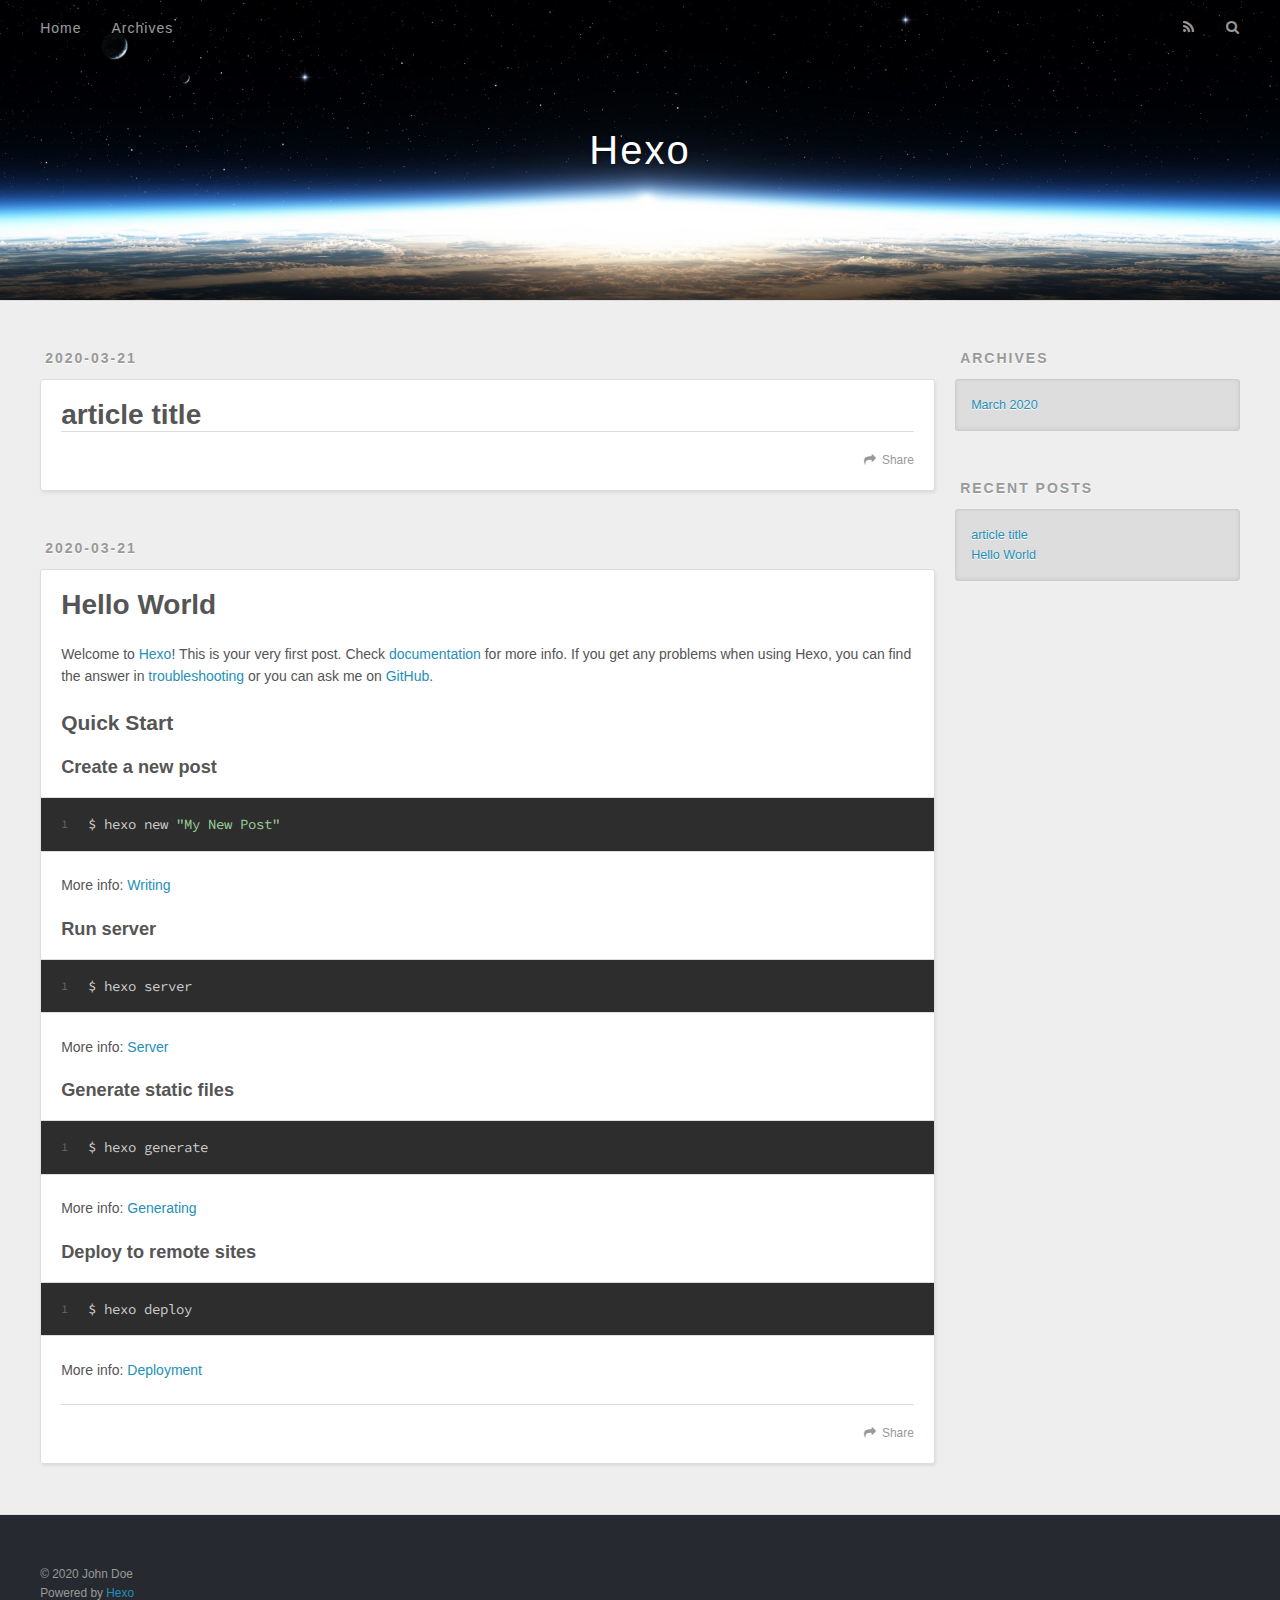
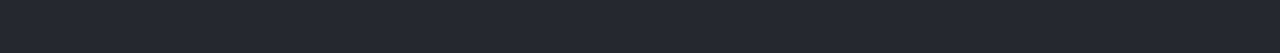
==== index.html @ 8f512132 "Site updated: 2020-03-21 15:10:02" ====
<!DOCTYPE html>
<html>
<head>
  <meta charset="utf-8">
  

  
  <title>Hexo</title>
  <meta name="viewport" content="width=device-width, initial-scale=1, maximum-scale=1">
  <meta property="og:type" content="website">
<meta property="og:title" content="Hexo">
<meta property="og:url" content="http://yoursite.com/index.html">
<meta property="og:site_name" content="Hexo">
<meta property="og:locale" content="en_US">
<meta property="article:author" content="John Doe">
<meta name="twitter:card" content="summary">
  
    <link rel="alternate" href="/atom.xml" title="Hexo" type="application/atom+xml">
  
  
    <link rel="icon" href="/favicon.png">
  
  
    <link href="//fonts.googleapis.com/css?family=Source+Code+Pro" rel="stylesheet" type="text/css">
  
  
<link rel="stylesheet" href="/css/style.css">

<meta name="generator" content="Hexo 4.2.0"></head>

<body>
  <div id="container">
    <div id="wrap">
      <header id="header">
  <div id="banner"></div>
  <div id="header-outer" class="outer">
    <div id="header-title" class="inner">
      <h1 id="logo-wrap">
        <a href="/" id="logo">Hexo</a>
      </h1>
      
    </div>
    <div id="header-inner" class="inner">
      <nav id="main-nav">
        <a id="main-nav-toggle" class="nav-icon"></a>
        
          <a class="main-nav-link" href="/">Home</a>
        
          <a class="main-nav-link" href="/archives">Archives</a>
        
      </nav>
      <nav id="sub-nav">
        
          <a id="nav-rss-link" class="nav-icon" href="/atom.xml" title="RSS Feed"></a>
        
        <a id="nav-search-btn" class="nav-icon" title="Search"></a>
      </nav>
      <div id="search-form-wrap">
        <form action="//google.com/search" method="get" accept-charset="UTF-8" class="search-form"><input type="search" name="q" class="search-form-input" placeholder="Search"><button type="submit" class="search-form-submit">&#xF002;</button><input type="hidden" name="sitesearch" value="http://yoursite.com"></form>
      </div>
    </div>
  </div>
</header>
      <div class="outer">
        <section id="main">
  
    <article id="post-article-title" class="article article-type-post" itemscope itemprop="blogPost">
  <div class="article-meta">
    <a href="/2020/03/21/article-title/" class="article-date">
  <time datetime="2020-03-21T07:06:38.000Z" itemprop="datePublished">2020-03-21</time>
</a>
    
  </div>
  <div class="article-inner">
    
    
      <header class="article-header">
        
  
    <h1 itemprop="name">
      <a class="article-title" href="/2020/03/21/article-title/">article title</a>
    </h1>
  

      </header>
    
    <div class="article-entry" itemprop="articleBody">
      
        
      
    </div>
    <footer class="article-footer">
      <a data-url="http://yoursite.com/2020/03/21/article-title/" data-id="ck819usvc00001owc1dryb027" class="article-share-link">Share</a>
      
      
    </footer>
  </div>
  
</article>


  
    <article id="post-hello-world" class="article article-type-post" itemscope itemprop="blogPost">
  <div class="article-meta">
    <a href="/2020/03/21/hello-world/" class="article-date">
  <time datetime="2020-03-21T04:44:55.873Z" itemprop="datePublished">2020-03-21</time>
</a>
    
  </div>
  <div class="article-inner">
    
    
      <header class="article-header">
        
  
    <h1 itemprop="name">
      <a class="article-title" href="/2020/03/21/hello-world/">Hello World</a>
    </h1>
  

      </header>
    
    <div class="article-entry" itemprop="articleBody">
      
        <p>Welcome to <a href="https://hexo.io/" target="_blank" rel="noopener">Hexo</a>! This is your very first post. Check <a href="https://hexo.io/docs/" target="_blank" rel="noopener">documentation</a> for more info. If you get any problems when using Hexo, you can find the answer in <a href="https://hexo.io/docs/troubleshooting.html" target="_blank" rel="noopener">troubleshooting</a> or you can ask me on <a href="https://github.com/hexojs/hexo/issues" target="_blank" rel="noopener">GitHub</a>.</p>
<h2 id="Quick-Start"><a href="#Quick-Start" class="headerlink" title="Quick Start"></a>Quick Start</h2><h3 id="Create-a-new-post"><a href="#Create-a-new-post" class="headerlink" title="Create a new post"></a>Create a new post</h3><figure class="highlight bash"><table><tr><td class="gutter"><pre><span class="line">1</span><br></pre></td><td class="code"><pre><span class="line">$ hexo new <span class="string">"My New Post"</span></span><br></pre></td></tr></table></figure>

<p>More info: <a href="https://hexo.io/docs/writing.html" target="_blank" rel="noopener">Writing</a></p>
<h3 id="Run-server"><a href="#Run-server" class="headerlink" title="Run server"></a>Run server</h3><figure class="highlight bash"><table><tr><td class="gutter"><pre><span class="line">1</span><br></pre></td><td class="code"><pre><span class="line">$ hexo server</span><br></pre></td></tr></table></figure>

<p>More info: <a href="https://hexo.io/docs/server.html" target="_blank" rel="noopener">Server</a></p>
<h3 id="Generate-static-files"><a href="#Generate-static-files" class="headerlink" title="Generate static files"></a>Generate static files</h3><figure class="highlight bash"><table><tr><td class="gutter"><pre><span class="line">1</span><br></pre></td><td class="code"><pre><span class="line">$ hexo generate</span><br></pre></td></tr></table></figure>

<p>More info: <a href="https://hexo.io/docs/generating.html" target="_blank" rel="noopener">Generating</a></p>
<h3 id="Deploy-to-remote-sites"><a href="#Deploy-to-remote-sites" class="headerlink" title="Deploy to remote sites"></a>Deploy to remote sites</h3><figure class="highlight bash"><table><tr><td class="gutter"><pre><span class="line">1</span><br></pre></td><td class="code"><pre><span class="line">$ hexo deploy</span><br></pre></td></tr></table></figure>

<p>More info: <a href="https://hexo.io/docs/one-command-deployment.html" target="_blank" rel="noopener">Deployment</a></p>

      
    </div>
    <footer class="article-footer">
      <a data-url="http://yoursite.com/2020/03/21/hello-world/" data-id="ck8167bto0000v8wc73cq4dl3" class="article-share-link">Share</a>
      
      
    </footer>
  </div>
  
</article>


  


</section>
        
          <aside id="sidebar">
  
    

  
    

  
    
  
    
  <div class="widget-wrap">
    <h3 class="widget-title">Archives</h3>
    <div class="widget">
      <ul class="archive-list"><li class="archive-list-item"><a class="archive-list-link" href="/archives/2020/03/">March 2020</a></li></ul>
    </div>
  </div>


  
    
  <div class="widget-wrap">
    <h3 class="widget-title">Recent Posts</h3>
    <div class="widget">
      <ul>
        
          <li>
            <a href="/2020/03/21/article-title/">article title</a>
          </li>
        
          <li>
            <a href="/2020/03/21/hello-world/">Hello World</a>
          </li>
        
      </ul>
    </div>
  </div>

  
</aside>
        
      </div>
      <footer id="footer">
  
  <div class="outer">
    <div id="footer-info" class="inner">
      &copy; 2020 John Doe<br>
      Powered by <a href="http://hexo.io/" target="_blank">Hexo</a>
    </div>
  </div>
</footer>
    </div>
    <nav id="mobile-nav">
  
    <a href="/" class="mobile-nav-link">Home</a>
  
    <a href="/archives" class="mobile-nav-link">Archives</a>
  
</nav>
    

<script src="//ajax.googleapis.com/ajax/libs/jquery/2.0.3/jquery.min.js"></script>


  
<link rel="stylesheet" href="/fancybox/jquery.fancybox.css">

  
<script src="/fancybox/jquery.fancybox.pack.js"></script>




<script src="/js/script.js"></script>




  </div>
</body>
</html>
---- css/style.css ----
body {
  width: 100%;
}
body:before,
body:after {
  content: "";
  display: table;
}
body:after {
  clear: both;
}
html,
body,
div,
span,
applet,
object,
iframe,
h1,
h2,
h3,
h4,
h5,
h6,
p,
blockquote,
pre,
a,
abbr,
acronym,
address,
big,
cite,
code,
del,
dfn,
em,
img,
ins,
kbd,
q,
s,
samp,
small,
strike,
strong,
sub,
sup,
tt,
var,
dl,
dt,
dd,
ol,
ul,
li,
fieldset,
form,
label,
legend,
table,
caption,
tbody,
tfoot,
thead,
tr,
th,
td {
  margin: 0;
  padding: 0;
  border: 0;
  outline: 0;
  font-weight: inherit;
  font-style: inherit;
  font-family: inherit;
  font-size: 100%;
  vertical-align: baseline;
}
body {
  line-height: 1;
  color: #000;
  background: #fff;
}
ol,
ul {
  list-style: none;
}
table {
  border-collapse: separate;
  border-spacing: 0;
  vertical-align: middle;
}
caption,
th,
td {
  text-align: left;
  font-weight: normal;
  vertical-align: middle;
}
a img {
  border: none;
}
input,
button {
  margin: 0;
  padding: 0;
}
input::-moz-focus-inner,
button::-moz-focus-inner {
  border: 0;
  padding: 0;
}
@font-face {
  font-family: FontAwesome;
  font-style: normal;
  font-weight: normal;
  src: url("fonts/fontawesome-webfont.eot?v=#4.0.3");
  src: url("fonts/fontawesome-webfont.eot?#iefix&v=#4.0.3") format("embedded-opentype"), url("fonts/fontawesome-webfont.woff?v=#4.0.3") format("woff"), url("fonts/fontawesome-webfont.ttf?v=#4.0.3") format("truetype"), url("fonts/fontawesome-webfont.svg#fontawesomeregular?v=#4.0.3") format("svg");
}
html,
body,
#container {
  height: 100%;
}
body {
  background: #eee;
  font: 14px -apple-system, BlinkMacSystemFont, "Segoe UI", "Roboto", "Oxygen", "Ubuntu", "Cantarell", "Fira Sans", "Droid Sans", "Helvetica Neue", sans-serif;
  -webkit-text-size-adjust: 100%;
}
.outer {
  max-width: 1220px;
  margin: 0 auto;
  padding: 0 20px;
}
.outer:before,
.outer:after {
  content: "";
  display: table;
}
.outer:after {
  clear: both;
}
.inner {
  display: inline;
  float: left;
  width: 98.33333333333333%;
  margin: 0 0.833333333333333%;
}
.left,
.alignleft {
  float: left;
}
.right,
.alignright {
  float: right;
}
.clear {
  clear: both;
}
#container {
  position: relative;
}
.mobile-nav-on {
  overflow: hidden;
}
#wrap {
  height: 100%;
  width: 100%;
  position: absolute;
  top: 0;
  left: 0;
  -webkit-transition: 0.2s ease-out;
  -moz-transition: 0.2s ease-out;
  -ms-transition: 0.2s ease-out;
  transition: 0.2s ease-out;
  z-index: 1;
  background: #eee;
}
.mobile-nav-on #wrap {
  left: 280px;
}
@media screen and (min-width: 768px) {
  #main {
    display: inline;
    float: left;
    width: 73.33333333333333%;
    margin: 0 0.833333333333333%;
  }
}
.article-date,
.article-category-link,
.archive-year,
.widget-title {
  text-decoration: none;
  text-transform: uppercase;
  letter-spacing: 2px;
  color: #999;
  margin-bottom: 1em;
  margin-left: 5px;
  line-height: 1em;
  text-shadow: 0 1px #fff;
  font-weight: bold;
}
.article-inner,
.archive-article-inner {
  background: #fff;
  -webkit-box-shadow: 1px 2px 3px #ddd;
  box-shadow: 1px 2px 3px #ddd;
  border: 1px solid #ddd;
  border-radius: 3px;
}
.article-entry h1,
.widget h1 {
  font-size: 2em;
}
.article-entry h2,
.widget h2 {
  font-size: 1.5em;
}
.article-entry h3,
.widget h3 {
  font-size: 1.3em;
}
.article-entry h4,
.widget h4 {
  font-size: 1.2em;
}
.article-entry h5,
.widget h5 {
  font-size: 1em;
}
.article-entry h6,
.widget h6 {
  font-size: 1em;
  color: #999;
}
.article-entry hr,
.widget hr {
  border: 1px dashed #ddd;
}
.article-entry strong,
.widget strong {
  font-weight: bold;
}
.article-entry em,
.widget em,
.article-entry cite,
.widget cite {
  font-style: italic;
}
.article-entry sup,
.widget sup,
.article-entry sub,
.widget sub {
  font-size: 0.75em;
  line-height: 0;
  position: relative;
  vertical-align: baseline;
}
.article-entry sup,
.widget sup {
  top: -0.5em;
}
.article-entry sub,
.widget sub {
  bottom: -0.2em;
}
.article-entry small,
.widget small {
  font-size: 0.85em;
}
.article-entry acronym,
.widget acronym,
.article-entry abbr,
.widget abbr {
  border-bottom: 1px dotted;
}
.article-entry ul,
.widget ul,
.article-entry ol,
.widget ol,
.article-entry dl,
.widget dl {
  margin: 0 20px;
  line-height: 1.6em;
}
.article-entry ul ul,
.widget ul ul,
.article-entry ol ul,
.widget ol ul,
.article-entry ul ol,
.widget ul ol,
.article-entry ol ol,
.widget ol ol {
  margin-top: 0;
  margin-bottom: 0;
}
.article-entry ul,
.widget ul {
  list-style: disc;
}
.article-entry ol,
.widget ol {
  list-style: decimal;
}
.article-entry dt,
.widget dt {
  font-weight: bold;
}
#header {
  height: 300px;
  position: relative;
  border-bottom: 1px solid #ddd;
}
#header:before,
#header:after {
  content: "";
  position: absolute;
  left: 0;
  right: 0;
  height: 40px;
}
#header:before {
  top: 0;
  background: -webkit-linear-gradient(rgba(0,0,0,0.2), transparent);
  background: -moz-linear-gradient(rgba(0,0,0,0.2), transparent);
  background: -ms-linear-gradient(rgba(0,0,0,0.2), transparent);
  background: linear-gradient(rgba(0,0,0,0.2), transparent);
}
#header:after {
  bottom: 0;
  background: -webkit-linear-gradient(transparent, rgba(0,0,0,0.2));
  background: -moz-linear-gradient(transparent, rgba(0,0,0,0.2));
  background: -ms-linear-gradient(transparent, rgba(0,0,0,0.2));
  background: linear-gradient(transparent, rgba(0,0,0,0.2));
}
#header-outer {
  height: 100%;
  position: relative;
}
#header-inner {
  position: relative;
  overflow: hidden;
}
#banner {
  position: absolute;
  top: 0;
  left: 0;
  width: 100%;
  height: 100%;
  background: url("images/banner.jpg") center #000;
  -webkit-background-size: cover;
  -moz-background-size: cover;
  background-size: cover;
  z-index: -1;
}
#header-title {
  text-align: center;
  height: 40px;
  position: absolute;
  top: 50%;
  left: 0;
  margin-top: -20px;
}
#logo,
#subtitle {
  text-decoration: none;
  color: #fff;
  font-weight: 300;
  text-shadow: 0 1px 4px rgba(0,0,0,0.3);
}
#logo {
  font-size: 40px;
  line-height: 40px;
  letter-spacing: 2px;
}
#subtitle {
  font-size: 16px;
  line-height: 16px;
  letter-spacing: 1px;
}
#subtitle-wrap {
  margin-top: 16px;
}
#main-nav {
  float: left;
  margin-left: -15px;
}
.nav-icon,
.main-nav-link {
  float: left;
  color: #fff;
  opacity: 0.6;
  text-decoration: none;
  text-shadow: 0 1px rgba(0,0,0,0.2);
  -webkit-transition: opacity 0.2s;
  -moz-transition: opacity 0.2s;
  -ms-transition: opacity 0.2s;
  transition: opacity 0.2s;
  display: block;
  padding: 20px 15px;
}
.nav-icon:hover,
.main-nav-link:hover {
  opacity: 1;
}
.nav-icon {
  font-family: FontAwesome;
  text-align: center;
  font-size: 14px;
  width: 14px;
  height: 14px;
  padding: 20px 15px;
  position: relative;
  cursor: pointer;
}
.main-nav-link {
  font-weight: 300;
  letter-spacing: 1px;
}
@media screen and (max-width: 479px) {
  .main-nav-link {
    display: none;
  }
}
#main-nav-toggle {
  display: none;
}
#main-nav-toggle:before {
  content: "\f0c9";
}
@media screen and (max-width: 479px) {
  #main-nav-toggle {
    display: block;
  }
}
#sub-nav {
  float: right;
  margin-right: -15px;
}
#nav-rss-link:before {
  content: "\f09e";
}
#nav-search-btn:before {
  content: "\f002";
}
#search-form-wrap {
  position: absolute;
  top: 15px;
  width: 150px;
  height: 30px;
  right: -150px;
  opacity: 0;
  -webkit-transition: 0.2s ease-out;
  -moz-transition: 0.2s ease-out;
  -ms-transition: 0.2s ease-out;
  transition: 0.2s ease-out;
}
#search-form-wrap.on {
  opacity: 1;
  right: 0;
}
@media screen and (max-width: 479px) {
  #search-form-wrap {
    width: 100%;
    right: -100%;
  }
}
.search-form {
  position: absolute;
  top: 0;
  left: 0;
  right: 0;
  background: #fff;
  padding: 5px 15px;
  border-radius: 15px;
  -webkit-box-shadow: 0 0 10px rgba(0,0,0,0.3);
  box-shadow: 0 0 10px rgba(0,0,0,0.3);
}
.search-form-input {
  border: none;
  background: none;
  color: #555;
  width: 100%;
  font: 13px -apple-system, BlinkMacSystemFont, "Segoe UI", "Roboto", "Oxygen", "Ubuntu", "Cantarell", "Fira Sans", "Droid Sans", "Helvetica Neue", sans-serif;
  outline: none;
}
.search-form-input::-webkit-search-results-decoration,
.search-form-input::-webkit-search-cancel-button {
  -webkit-appearance: none;
}
.search-form-submit {
  position: absolute;
  top: 50%;
  right: 10px;
  margin-top: -7px;
  font: 13px FontAwesome;
  border: none;
  background: none;
  color: #bbb;
  cursor: pointer;
}
.search-form-submit:hover,
.search-form-submit:focus {
  color: #777;
}
.article {
  margin: 50px 0;
}
.article-inner {
  overflow: hidden;
}
.article-meta:before,
.article-meta:after {
  content: "";
  display: table;
}
.article-meta:after {
  clear: both;
}
.article-date {
  float: left;
}
.article-category {
  float: left;
  line-height: 1em;
  color: #ccc;
  text-shadow: 0 1px #fff;
  margin-left: 8px;
}
.article-category:before {
  content: "\2022";
}
.article-category-link {
  margin: 0 12px 1em;
}
.article-header {
  padding: 20px 20px 0;
}
.article-title {
  text-decoration: none;
  font-size: 2em;
  font-weight: bold;
  color: #555;
  line-height: 1.1em;
  -webkit-transition: color 0.2s;
  -moz-transition: color 0.2s;
  -ms-transition: color 0.2s;
  transition: color 0.2s;
}
a.article-title:hover {
  color: #258fb8;
}
.article-entry {
  color: #555;
  padding: 0 20px;
}
.article-entry:before,
.article-entry:after {
  content: "";
  display: table;
}
.article-entry:after {
  clear: both;
}
.article-entry p,
.article-entry table {
  line-height: 1.6em;
  margin: 1.6em 0;
}
.article-entry h1,
.article-entry h2,
.article-entry h3,
.article-entry h4,
.article-entry h5,
.article-entry h6 {
  font-weight: bold;
}
.article-entry h1,
.article-entry h2,
.article-entry h3,
.article-entry h4,
.article-entry h5,
.article-entry h6 {
  line-height: 1.1em;
  margin: 1.1em 0;
}
.article-entry a {
  color: #258fb8;
  text-decoration: none;
}
.article-entry a:hover {
  text-decoration: underline;
}
.article-entry ul,
.article-entry ol,
.article-entry dl {
  margin-top: 1.6em;
  margin-bottom: 1.6em;
}
.article-entry img,
.article-entry video {
  max-width: 100%;
  height: auto;
  display: block;
  margin: auto;
}
.article-entry iframe {
  border: none;
}
.article-entry table {
  width: 100%;
  border-collapse: collapse;
  border-spacing: 0;
}
.article-entry th {
  font-weight: bold;
  border-bottom: 3px solid #ddd;
  padding-bottom: 0.5em;
}
.article-entry td {
  border-bottom: 1px solid #ddd;
  padding: 10px 0;
}
.article-entry blockquote {
  font-family: Georgia, "Times New Roman", serif;
  font-size: 1.4em;
  margin: 1.6em 20px;
  text-align: center;
}
.article-entry blockquote footer {
  font-size: 14px;
  margin: 1.6em 0;
  font-family: -apple-system, BlinkMacSystemFont, "Segoe UI", "Roboto", "Oxygen", "Ubuntu", "Cantarell", "Fira Sans", "Droid Sans", "Helvetica Neue", sans-serif;
}
.article-entry blockquote footer cite:before {
  content: "—";
  padding: 0 0.5em;
}
.article-entry .pullquote {
  text-align: left;
  width: 45%;
  margin: 0;
}
.article-entry .pullquote.left {
  margin-left: 0.5em;
  margin-right: 1em;
}
.article-entry .pullquote.right {
  margin-right: 0.5em;
  margin-left: 1em;
}
.article-entry .caption {
  color: #999;
  display: block;
  font-size: 0.9em;
  margin-top: 0.5em;
  position: relative;
  text-align: center;
}
.article-entry .video-container {
  position: relative;
  padding-top: 56.25%;
  height: 0;
  overflow: hidden;
}
.article-entry .video-container iframe,
.article-entry .video-container object,
.article-entry .video-container embed {
  position: absolute;
  top: 0;
  left: 0;
  width: 100%;
  height: 100%;
  margin-top: 0;
}
.article-more-link a {
  display: inline-block;
  line-height: 1em;
  padding: 6px 15px;
  border-radius: 15px;
  background: #eee;
  color: #999;
  text-shadow: 0 1px #fff;
  text-decoration: none;
}
.article-more-link a:hover {
  background: #258fb8;
  color: #fff;
  text-decoration: none;
  text-shadow: 0 1px #1e7293;
}
.article-footer {
  font-size: 0.85em;
  line-height: 1.6em;
  border-top: 1px solid #ddd;
  padding-top: 1.6em;
  margin: 0 20px 20px;
}
.article-footer:before,
.article-footer:after {
  content: "";
  display: table;
}
.article-footer:after {
  clear: both;
}
.article-footer a {
  color: #999;
  text-decoration: none;
}
.article-footer a:hover {
  color: #555;
}
.article-tag-list-item {
  float: left;
  margin-right: 10px;
}
.article-tag-list-link:before {
  content: "#";
}
.article-comment-link {
  float: right;
}
.article-comment-link:before {
  content: "\f075";
  font-family: FontAwesome;
  padding-right: 8px;
}
.article-share-link {
  cursor: pointer;
  float: right;
  margin-left: 20px;
}
.article-share-link:before {
  content: "\f064";
  font-family: FontAwesome;
  padding-right: 6px;
}
#article-nav {
  position: relative;
}
#article-nav:before,
#article-nav:after {
  content: "";
  display: table;
}
#article-nav:after {
  clear: both;
}
@media screen and (min-width: 768px) {
  #article-nav {
    margin: 50px 0;
  }
  #article-nav:before {
    width: 8px;
    height: 8px;
    position: absolute;
    top: 50%;
    left: 50%;
    margin-top: -4px;
    margin-left: -4px;
    content: "";
    border-radius: 50%;
    background: #ddd;
    -webkit-box-shadow: 0 1px 2px #fff;
    box-shadow: 0 1px 2px #fff;
  }
}
.article-nav-link-wrap {
  text-decoration: none;
  text-shadow: 0 1px #fff;
  color: #999;
  -webkit-box-sizing: border-box;
  -moz-box-sizing: border-box;
  box-sizing: border-box;
  margin-top: 50px;
  text-align: center;
  display: block;
}
.article-nav-link-wrap:hover {
  color: #555;
}
@media screen and (min-width: 768px) {
  .article-nav-link-wrap {
    width: 50%;
    margin-top: 0;
  }
}
@media screen and (min-width: 768px) {
  #article-nav-newer {
    float: left;
    text-align: right;
    padding-right: 20px;
  }
}
@media screen and (min-width: 768px) {
  #article-nav-older {
    float: right;
    text-align: left;
    padding-left: 20px;
  }
}
.article-nav-caption {
  text-transform: uppercase;
  letter-spacing: 2px;
  color: #ddd;
  line-height: 1em;
  font-weight: bold;
}
#article-nav-newer .article-nav-caption {
  margin-right: -2px;
}
.article-nav-title {
  font-size: 0.85em;
  line-height: 1.6em;
  margin-top: 0.5em;
}
.article-share-box {
  position: absolute;
  display: none;
  background: #fff;
  -webkit-box-shadow: 1px 2px 10px rgba(0,0,0,0.2);
  box-shadow: 1px 2px 10px rgba(0,0,0,0.2);
  border-radius: 3px;
  margin-left: -145px;
  overflow: hidden;
  z-index: 1;
}
.article-share-box.on {
  display: block;
}
.article-share-input {
  width: 100%;
  background: none;
  -webkit-box-sizing: border-box;
  -moz-box-sizing: border-box;
  box-sizing: border-box;
  font: 14px -apple-system, BlinkMacSystemFont, "Segoe UI", "Roboto", "Oxygen", "Ubuntu", "Cantarell", "Fira Sans", "Droid Sans", "Helvetica Neue", sans-serif;
  padding: 0 15px;
  color: #555;
  outline: none;
  border: 1px solid #ddd;
  border-radius: 3px 3px 0 0;
  height: 36px;
  line-height: 36px;
}
.article-share-links {
  background: #eee;
}
.article-share-links:before,
.article-share-links:after {
  content: "";
  display: table;
}
.article-share-links:after {
  clear: both;
}
.article-share-twitter,
.article-share-facebook,
.article-share-pinterest,
.article-share-google {
  width: 50px;
  height: 36px;
  display: block;
  float: left;
  position: relative;
  color: #999;
  text-shadow: 0 1px #fff;
}
.article-share-twitter:before,
.article-share-facebook:before,
.article-share-pinterest:before,
.article-share-google:before {
  font-size: 20px;
  font-family: FontAwesome;
  width: 20px;
  height: 20px;
  position: absolute;
  top: 50%;
  left: 50%;
  margin-top: -10px;
  margin-left: -10px;
  text-align: center;
}
.article-share-twitter:hover,
.article-share-facebook:hover,
.article-share-pinterest:hover,
.article-share-google:hover {
  color: #fff;
}
.article-share-twitter:before {
  content: "\f099";
}
.article-share-twitter:hover {
  background: #00aced;
  text-shadow: 0 1px #008abe;
}
.article-share-facebook:before {
  content: "\f09a";
}
.article-share-facebook:hover {
  background: #3b5998;
  text-shadow: 0 1px #2f477a;
}
.article-share-pinterest:before {
  content: "\f0d2";
}
.article-share-pinterest:hover {
  background: #cb2027;
  text-shadow: 0 1px #a21a1f;
}
.article-share-google:before {
  content: "\f0d5";
}
.article-share-google:hover {
  background: #dd4b39;
  text-shadow: 0 1px #be3221;
}
.article-gallery {
  background: #000;
  position: relative;
}
.article-gallery-photos {
  position: relative;
  overflow: hidden;
}
.article-gallery-img {
  display: none;
  max-width: 100%;
}
.article-gallery-img:first-child {
  display: block;
}
.article-gallery-img.loaded {
  position: absolute;
  display: block;
}
.article-gallery-img img {
  display: block;
  max-width: 100%;
  margin: 0 auto;
}
#comments {
  background: #fff;
  -webkit-box-shadow: 1px 2px 3px #ddd;
  box-shadow: 1px 2px 3px #ddd;
  padding: 20px;
  border: 1px solid #ddd;
  border-radius: 3px;
  margin: 50px 0;
}
#comments a {
  color: #258fb8;
}
.archives-wrap {
  margin: 50px 0;
}
.archives:before,
.archives:after {
  content: "";
  display: table;
}
.archives:after {
  clear: both;
}
.archive-year-wrap {
  margin-bottom: 1em;
}
.archives {
  -webkit-column-gap: 10px;
  -moz-column-gap: 10px;
  column-gap: 10px;
}
@media screen and (min-width: 480px) and (max-width: 767px) {
  .archives {
    -webkit-column-count: 2;
    -moz-column-count: 2;
    column-count: 2;
  }
}
@media screen and (min-width: 768px) {
  .archives {
    -webkit-column-count: 3;
    -moz-column-count: 3;
    column-count: 3;
  }
}
.archive-article {
  -webkit-column-break-inside: avoid;
  page-break-inside: avoid;
  overflow: hidden;
  break-inside: avoid-column;
}
.archive-article-inner {
  padding: 10px;
  margin-bottom: 15px;
}
.archive-article-title {
  text-decoration: none;
  font-weight: bold;
  color: #555;
  -webkit-transition: color 0.2s;
  -moz-transition: color 0.2s;
  -ms-transition: color 0.2s;
  transition: color 0.2s;
  line-height: 1.6em;
}
.archive-article-title:hover {
  color: #258fb8;
}
.archive-article-footer {
  margin-top: 1em;
}
.archive-article-date {
  color: #999;
  text-decoration: none;
  font-size: 0.85em;
  line-height: 1em;
  margin-bottom: 0.5em;
  display: block;
}
#page-nav {
  margin: 50px auto;
  background: #fff;
  -webkit-box-shadow: 1px 2px 3px #ddd;
  box-shadow: 1px 2px 3px #ddd;
  border: 1px solid #ddd;
  border-radius: 3px;
  text-align: center;
  color: #999;
  overflow: hidden;
}
#page-nav:before,
#page-nav:after {
  content: "";
  display: table;
}
#page-nav:after {
  clear: both;
}
#page-nav a,
#page-nav span {
  padding: 10px 20px;
  line-height: 1;
  height: 2ex;
}
#page-nav a {
  color: #999;
  text-decoration: none;
}
#page-nav a:hover {
  background: #999;
  color: #fff;
}
#page-nav .prev {
  float: left;
}
#page-nav .next {
  float: right;
}
#page-nav .page-number {
  display: inline-block;
}
@media screen and (max-width: 479px) {
  #page-nav .page-number {
    display: none;
  }
}
#page-nav .current {
  color: #555;
  font-weight: bold;
}
#page-nav .space {
  color: #ddd;
}
#footer {
  background: #262a30;
  padding: 50px 0;
  border-top: 1px solid #ddd;
  color: #999;
}
#footer a {
  color: #258fb8;
  text-decoration: none;
}
#footer a:hover {
  text-decoration: underline;
}
#footer-info {
  line-height: 1.6em;
  font-size: 0.85em;
}
.article-entry pre,
.article-entry .highlight {
  background: #2d2d2d;
  margin: 0 -20px;
  padding: 15px 20px;
  border-style: solid;
  border-color: #ddd;
  border-width: 1px 0;
  overflow: auto;
  color: #ccc;
  line-height: 22.400000000000002px;
}
.article-entry .highlight .gutter pre,
.article-entry .gist .gist-file .gist-data .line-numbers {
  color: #666;
  font-size: 0.85em;
}
.article-entry pre,
.article-entry code {
  font-family: "Source Code Pro", Consolas, Monaco, Menlo, Consolas, monospace;
}
.article-entry code {
  background: #eee;
  text-shadow: 0 1px #fff;
  padding: 0 0.3em;
}
.article-entry pre code {
  background: none;
  text-shadow: none;
  padding: 0;
}
.article-entry .highlight pre {
  border: none;
  margin: 0;
  padding: 0;
}
.article-entry .highlight table {
  margin: 0;
  width: auto;
}
.article-entry .highlight td {
  border: none;
  padding: 0;
}
.article-entry .highlight figcaption {
  font-size: 0.85em;
  color: #999;
  line-height: 1em;
  margin-bottom: 1em;
}
.article-entry .highlight figcaption:before,
.article-entry .highlight figcaption:after {
  content: "";
  display: table;
}
.article-entry .highlight figcaption:after {
  clear: both;
}
.article-entry .highlight figcaption a {
  float: right;
}
.article-entry .highlight .gutter pre {
  text-align: right;
  padding-right: 20px;
}
.article-entry .highlight .line {
  height: 22.400000000000002px;
}
.article-entry .highlight .line.marked {
  background: #515151;
}
.article-entry .gist {
  margin: 0 -20px;
  border-style: solid;
  border-color: #ddd;
  border-width: 1px 0;
  background: #2d2d2d;
  padding: 15px 20px 15px 0;
}
.article-entry .gist .gist-file {
  border: none;
  font-family: "Source Code Pro", Consolas, Monaco, Menlo, Consolas, monospace;
  margin: 0;
}
.article-entry .gist .gist-file .gist-data {
  background: none;
  border: none;
}
.article-entry .gist .gist-file .gist-data .line-numbers {
  background: none;
  border: none;
  padding: 0 20px 0 0;
}
.article-entry .gist .gist-file .gist-data .line-data {
  padding: 0 !important;
}
.article-entry .gist .gist-file .highlight {
  margin: 0;
  padding: 0;
  border: none;
}
.article-entry .gist .gist-file .gist-meta {
  background: #2d2d2d;
  color: #999;
  font: 0.85em -apple-system, BlinkMacSystemFont, "Segoe UI", "Roboto", "Oxygen", "Ubuntu", "Cantarell", "Fira Sans", "Droid Sans", "Helvetica Neue", sans-serif;
  text-shadow: 0 0;
  padding: 0;
  margin-top: 1em;
  margin-left: 20px;
}
.article-entry .gist .gist-file .gist-meta a {
  color: #258fb8;
  font-weight: normal;
}
.article-entry .gist .gist-file .gist-meta a:hover {
  text-decoration: underline;
}
pre .comment,
pre .title {
  color: #999;
}
pre .variable,
pre .attribute,
pre .tag,
pre .regexp,
pre .ruby .constant,
pre .xml .tag .title,
pre .xml .pi,
pre .xml .doctype,
pre .html .doctype,
pre .css .id,
pre .css .class,
pre .css .pseudo {
  color: #f2777a;
}
pre .number,
pre .preprocessor,
pre .built_in,
pre .literal,
pre .params,
pre .constant {
  color: #f99157;
}
pre .class,
pre .ruby .class .title,
pre .css .rules .attribute {
  color: #9c9;
}
pre .string,
pre .value,
pre .inheritance,
pre .header,
pre .ruby .symbol,
pre .xml .cdata {
  color: #9c9;
}
pre .css .hexcolor {
  color: #6cc;
}
pre .function,
pre .python .decorator,
pre .python .title,
pre .ruby .function .title,
pre .ruby .title .keyword,
pre .perl .sub,
pre .javascript .title,
pre .coffeescript .title {
  color: #69c;
}
pre .keyword,
pre .javascript .function {
  color: #c9c;
}
@media screen and (max-width: 479px) {
  #mobile-nav {
    position: absolute;
    top: 0;
    left: 0;
    width: 280px;
    height: 100%;
    background: #191919;
    border-right: 1px solid #fff;
  }
}
@media screen and (max-width: 479px) {
  .mobile-nav-link {
    display: block;
    color: #999;
    text-decoration: none;
    padding: 15px 20px;
    font-weight: bold;
  }
  .mobile-nav-link:hover {
    color: #fff;
  }
}
@media screen and (min-width: 768px) {
  #sidebar {
    display: inline;
    float: left;
    width: 23.333333333333332%;
    margin: 0 0.833333333333333%;
  }
}
.widget-wrap {
  margin: 50px 0;
}
.widget {
  color: #777;
  text-shadow: 0 1px #fff;
  background: #ddd;
  -webkit-box-shadow: 0 -1px 4px #ccc inset;
  box-shadow: 0 -1px 4px #ccc inset;
  border: 1px solid #ccc;
  padding: 15px;
  border-radius: 3px;
}
.widget a {
  color: #258fb8;
  text-decoration: none;
}
.widget a:hover {
  text-decoration: underline;
}
.widget ul ul,
.widget ol ul,
.widget dl ul,
.widget ul ol,
.widget ol ol,
.widget dl ol,
.widget ul dl,
.widget ol dl,
.widget dl dl {
  margin-left: 15px;
  list-style: disc;
}
.widget {
  line-height: 1.6em;
  word-wrap: break-word;
  font-size: 0.9em;
}
.widget ul,
.widget ol {
  list-style: none;
  margin: 0;
}
.widget ul ul,
.widget ol ul,
.widget ul ol,
.widget ol ol {
  margin: 0 20px;
}
.widget ul ul,
.widget ol ul {
  list-style: disc;
}
.widget ul ol,
.widget ol ol {
  list-style: decimal;
}
.category-list-count,
.tag-list-count,
.archive-list-count {
  padding-left: 5px;
  color: #999;
  font-size: 0.85em;
}
.category-list-count:before,
.tag-list-count:before,
.archive-list-count:before {
  content: "(";
}
.category-list-count:after,
.tag-list-count:after,
.archive-list-count:after {
  content: ")";
}
.tagcloud a {
  margin-right: 5px;
  display: inline-block;
}
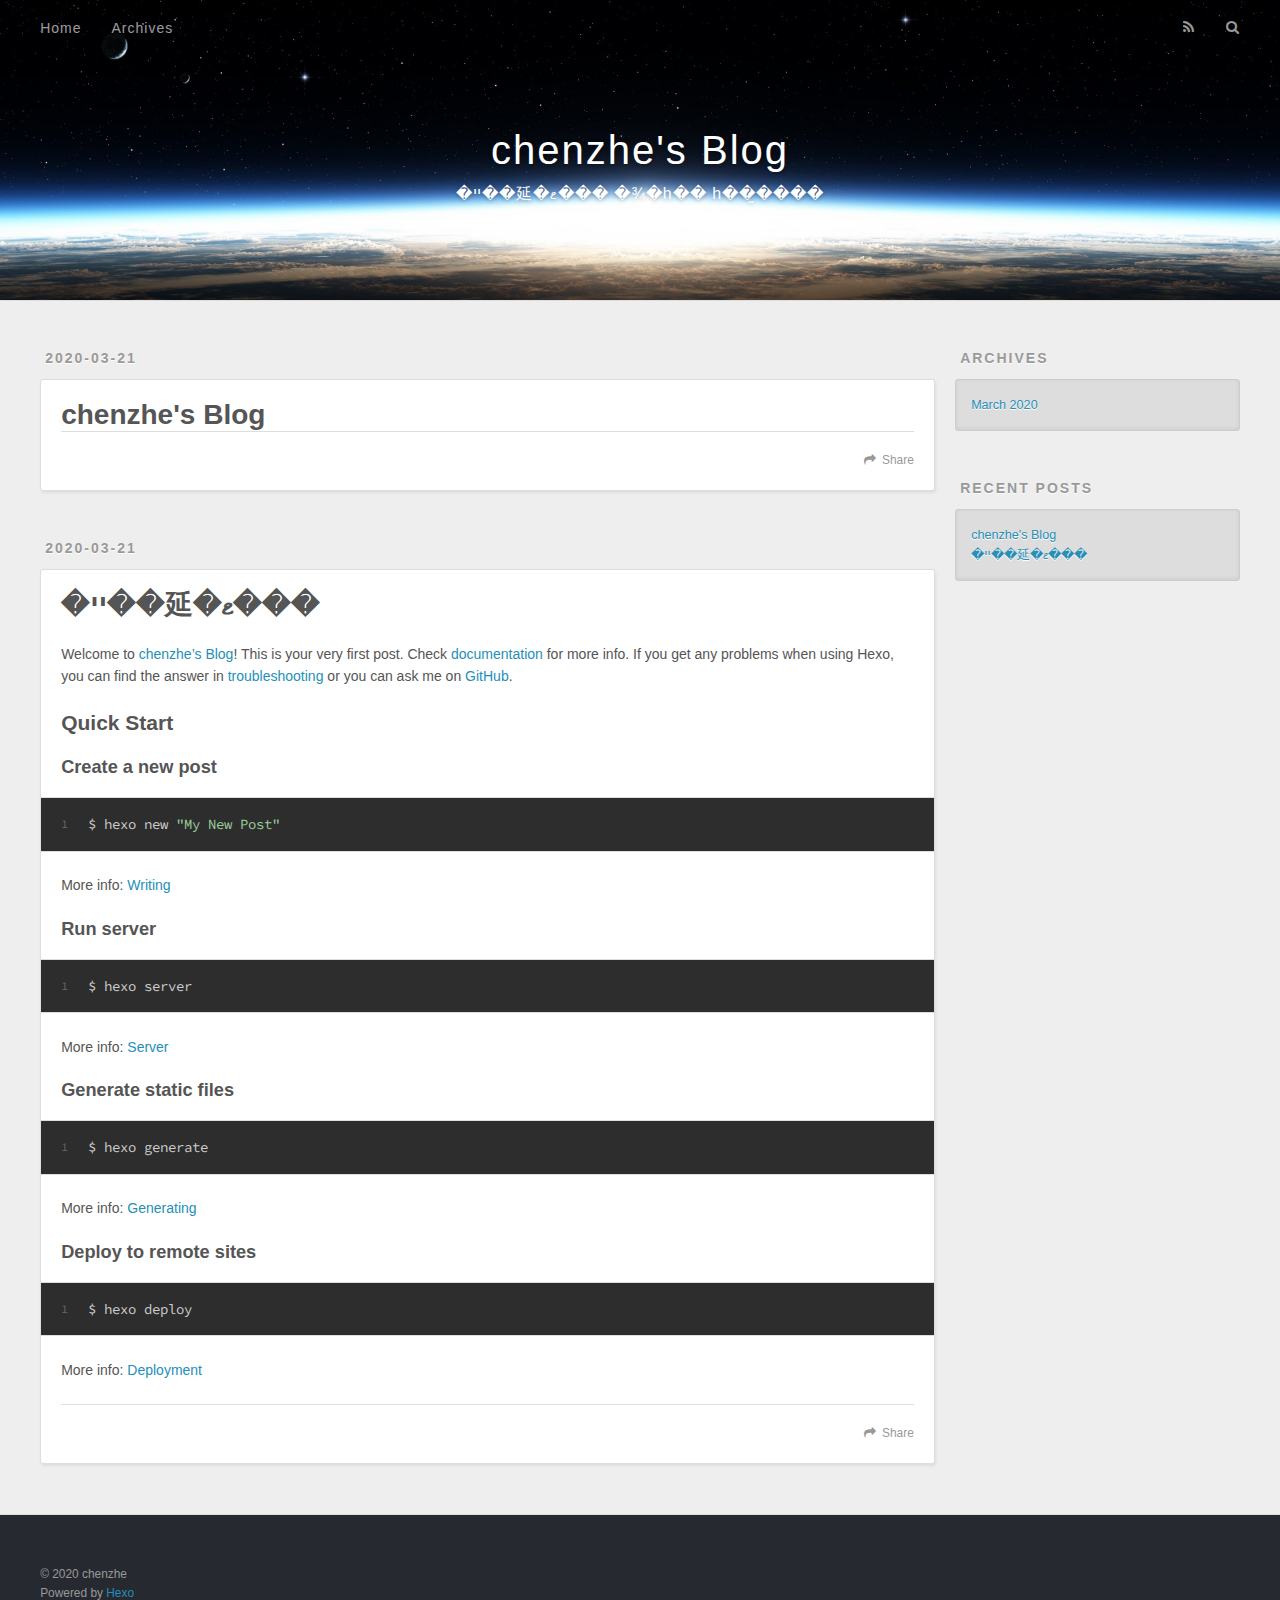
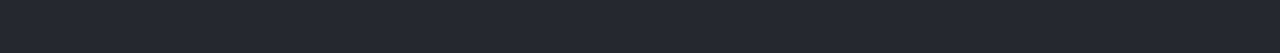
==== commit 2639e770: "Site updated: 2020-03-21 19:14:35" ====
--- a/index.html
+++ b/index.html
@@ -5,17 +5,16 @@
   
 
   
-  <title>Hexo</title>
+  <title>chenzhe&#39;s Blog</title>
   <meta name="viewport" content="width=device-width, initial-scale=1, maximum-scale=1">
   <meta property="og:type" content="website">
-<meta property="og:title" content="Hexo">
+<meta property="og:title" content="chenzhe&#39;s Blog">
 <meta property="og:url" content="http://yoursite.com/index.html">
-<meta property="og:site_name" content="Hexo">
-<meta property="og:locale" content="en_US">
-<meta property="article:author" content="John Doe">
+<meta property="og:site_name" content="chenzhe&#39;s Blog">
+<meta property="article:author" content="chenzhe">
 <meta name="twitter:card" content="summary">
   
-    <link rel="alternate" href="/atom.xml" title="Hexo" type="application/atom+xml">
+    <link rel="alternate" href="/atom.xml" title="chenzhe&#39;s Blog" type="application/atom+xml">
   
   
     <link rel="icon" href="/favicon.png">
@@ -36,8 +35,12 @@
   <div id="header-outer" class="outer">
     <div id="header-title" class="inner">
       <h1 id="logo-wrap">
-        <a href="/" id="logo">Hexo</a>
+        <a href="/" id="logo">chenzhe&#39;s Blog</a>
       </h1>
+      
+        <h2 id="subtitle-wrap">
+          <a href="/" id="subtitle">�ײ��延�ޱ��� �¾�һ�� һ��̰����</a>
+        </h2>
       
     </div>
     <div id="header-inner" class="inner">
@@ -78,7 +81,7 @@
         
   
     <h1 itemprop="name">
-      <a class="article-title" href="/2020/03/21/article-title/">article title</a>
+      <a class="article-title" href="/2020/03/21/article-title/">chenzhe&#39;s Blog</a>
     </h1>
   
 
@@ -90,7 +93,7 @@
       
     </div>
     <footer class="article-footer">
-      <a data-url="http://yoursite.com/2020/03/21/article-title/" data-id="ck819usvc00001owc1dryb027" class="article-share-link">Share</a>
+      <a data-url="http://yoursite.com/2020/03/21/article-title/" data-id="ck81im5w40001dgwc6kcq341x" class="article-share-link">Share</a>
       
       
     </footer>
@@ -114,7 +117,7 @@
         
   
     <h1 itemprop="name">
-      <a class="article-title" href="/2020/03/21/hello-world/">Hello World</a>
+      <a class="article-title" href="/2020/03/21/hello-world/">�ײ��延�ޱ���</a>
     </h1>
   
 
@@ -122,7 +125,7 @@
     
     <div class="article-entry" itemprop="articleBody">
       
-        <p>Welcome to <a href="https://hexo.io/" target="_blank" rel="noopener">Hexo</a>! This is your very first post. Check <a href="https://hexo.io/docs/" target="_blank" rel="noopener">documentation</a> for more info. If you get any problems when using Hexo, you can find the answer in <a href="https://hexo.io/docs/troubleshooting.html" target="_blank" rel="noopener">troubleshooting</a> or you can ask me on <a href="https://github.com/hexojs/hexo/issues" target="_blank" rel="noopener">GitHub</a>.</p>
+        <p>Welcome to <a href="https://hexo.io/" target="_blank" rel="noopener">chenzhe’s Blog</a>! This is your very first post. Check <a href="https://hexo.io/docs/" target="_blank" rel="noopener">documentation</a> for more info. If you get any problems when using Hexo, you can find the answer in <a href="https://hexo.io/docs/troubleshooting.html" target="_blank" rel="noopener">troubleshooting</a> or you can ask me on <a href="https://github.com/hexojs/hexo/issues" target="_blank" rel="noopener">GitHub</a>.</p>
 <h2 id="Quick-Start"><a href="#Quick-Start" class="headerlink" title="Quick Start"></a>Quick Start</h2><h3 id="Create-a-new-post"><a href="#Create-a-new-post" class="headerlink" title="Create a new post"></a>Create a new post</h3><figure class="highlight bash"><table><tr><td class="gutter"><pre><span class="line">1</span><br></pre></td><td class="code"><pre><span class="line">$ hexo new <span class="string">"My New Post"</span></span><br></pre></td></tr></table></figure>
 
 <p>More info: <a href="https://hexo.io/docs/writing.html" target="_blank" rel="noopener">Writing</a></p>
@@ -139,7 +142,7 @@
       
     </div>
     <footer class="article-footer">
-      <a data-url="http://yoursite.com/2020/03/21/hello-world/" data-id="ck8167bto0000v8wc73cq4dl3" class="article-share-link">Share</a>
+      <a data-url="http://yoursite.com/2020/03/21/hello-world/" data-id="ck81im5vs0000dgwc3e074b9k" class="article-share-link">Share</a>
       
       
     </footer>
@@ -180,11 +183,11 @@
       <ul>
         
           <li>
-            <a href="/2020/03/21/article-title/">article title</a>
+            <a href="/2020/03/21/article-title/">chenzhe&#39;s Blog</a>
           </li>
         
           <li>
-            <a href="/2020/03/21/hello-world/">Hello World</a>
+            <a href="/2020/03/21/hello-world/">�ײ��延�ޱ���</a>
           </li>
         
       </ul>
@@ -199,7 +202,7 @@
   
   <div class="outer">
     <div id="footer-info" class="inner">
-      &copy; 2020 John Doe<br>
+      &copy; 2020 chenzhe<br>
       Powered by <a href="http://hexo.io/" target="_blank">Hexo</a>
     </div>
   </div>
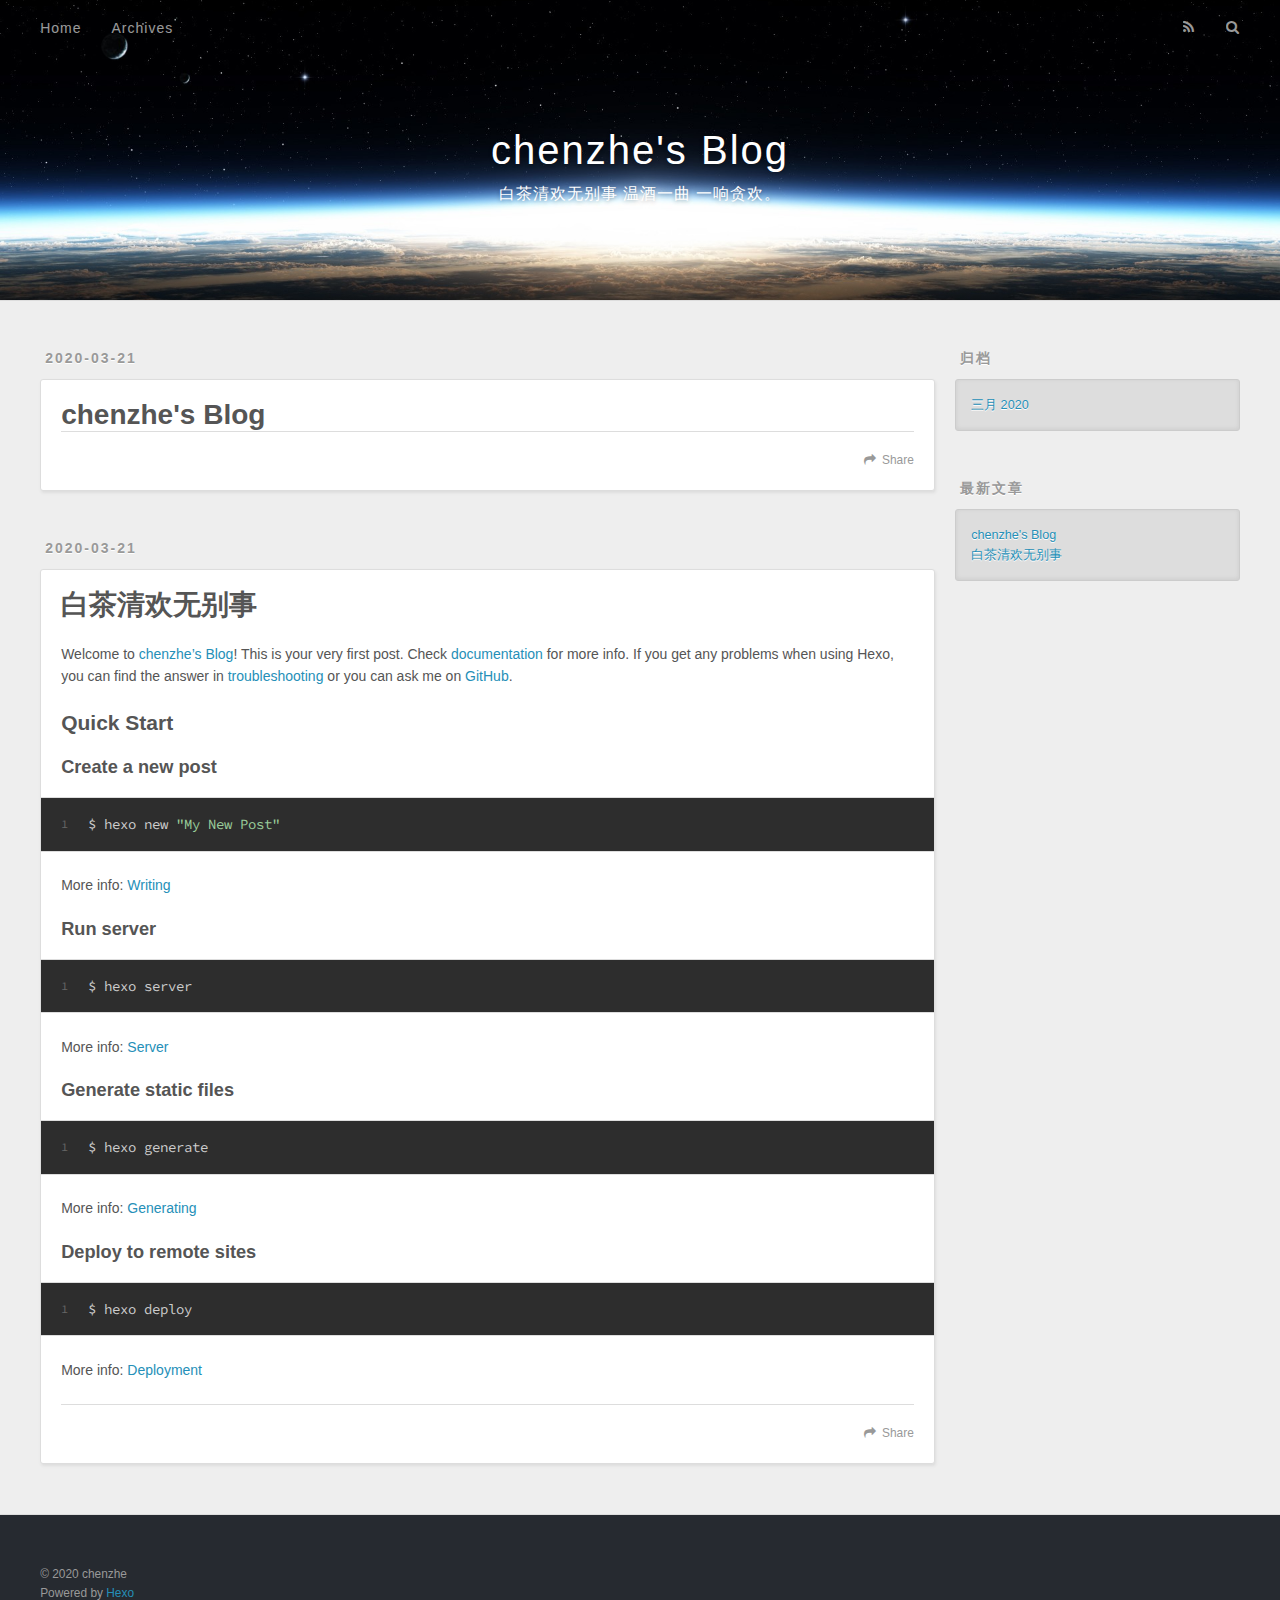
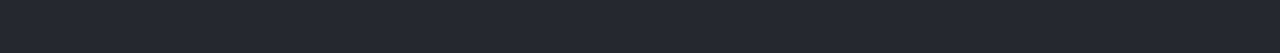
==== commit fd1ff62f: "Site updated: 2020-03-21 20:21:30" ====
--- a/index.html
+++ b/index.html
@@ -11,6 +11,7 @@
 <meta property="og:title" content="chenzhe&#39;s Blog">
 <meta property="og:url" content="http://yoursite.com/index.html">
 <meta property="og:site_name" content="chenzhe&#39;s Blog">
+<meta property="og:locale" content="zh_CN">
 <meta property="article:author" content="chenzhe">
 <meta name="twitter:card" content="summary">
   
@@ -39,7 +40,7 @@
       </h1>
       
         <h2 id="subtitle-wrap">
-          <a href="/" id="subtitle">�ײ��延�ޱ��� �¾�һ�� һ��̰����</a>
+          <a href="/" id="subtitle">白茶清欢无别事 温酒一曲 一响贪欢。</a>
         </h2>
       
     </div>
@@ -56,7 +57,7 @@
         
           <a id="nav-rss-link" class="nav-icon" href="/atom.xml" title="RSS Feed"></a>
         
-        <a id="nav-search-btn" class="nav-icon" title="Search"></a>
+        <a id="nav-search-btn" class="nav-icon" title="搜索"></a>
       </nav>
       <div id="search-form-wrap">
         <form action="//google.com/search" method="get" accept-charset="UTF-8" class="search-form"><input type="search" name="q" class="search-form-input" placeholder="Search"><button type="submit" class="search-form-submit">&#xF002;</button><input type="hidden" name="sitesearch" value="http://yoursite.com"></form>
@@ -93,7 +94,7 @@
       
     </div>
     <footer class="article-footer">
-      <a data-url="http://yoursite.com/2020/03/21/article-title/" data-id="ck81im5w40001dgwc6kcq341x" class="article-share-link">Share</a>
+      <a data-url="http://yoursite.com/2020/03/21/article-title/" data-id="ck81ky5300001ywwce4qi4e83" class="article-share-link">Share</a>
       
       
     </footer>
@@ -117,7 +118,7 @@
         
   
     <h1 itemprop="name">
-      <a class="article-title" href="/2020/03/21/hello-world/">�ײ��延�ޱ���</a>
+      <a class="article-title" href="/2020/03/21/hello-world/">白茶清欢无别事</a>
     </h1>
   
 
@@ -142,7 +143,7 @@
       
     </div>
     <footer class="article-footer">
-      <a data-url="http://yoursite.com/2020/03/21/hello-world/" data-id="ck81im5vs0000dgwc3e074b9k" class="article-share-link">Share</a>
+      <a data-url="http://yoursite.com/2020/03/21/hello-world/" data-id="ck81ky52w0000ywwc7z958552" class="article-share-link">Share</a>
       
       
     </footer>
@@ -168,9 +169,9 @@
   
     
   <div class="widget-wrap">
-    <h3 class="widget-title">Archives</h3>
+    <h3 class="widget-title">归档</h3>
     <div class="widget">
-      <ul class="archive-list"><li class="archive-list-item"><a class="archive-list-link" href="/archives/2020/03/">March 2020</a></li></ul>
+      <ul class="archive-list"><li class="archive-list-item"><a class="archive-list-link" href="/archives/2020/03/">三月 2020</a></li></ul>
     </div>
   </div>
 
@@ -178,7 +179,7 @@
   
     
   <div class="widget-wrap">
-    <h3 class="widget-title">Recent Posts</h3>
+    <h3 class="widget-title">最新文章</h3>
     <div class="widget">
       <ul>
         
@@ -187,7 +188,7 @@
           </li>
         
           <li>
-            <a href="/2020/03/21/hello-world/">�ײ��延�ޱ���</a>
+            <a href="/2020/03/21/hello-world/">白茶清欢无别事</a>
           </li>
         
       </ul>
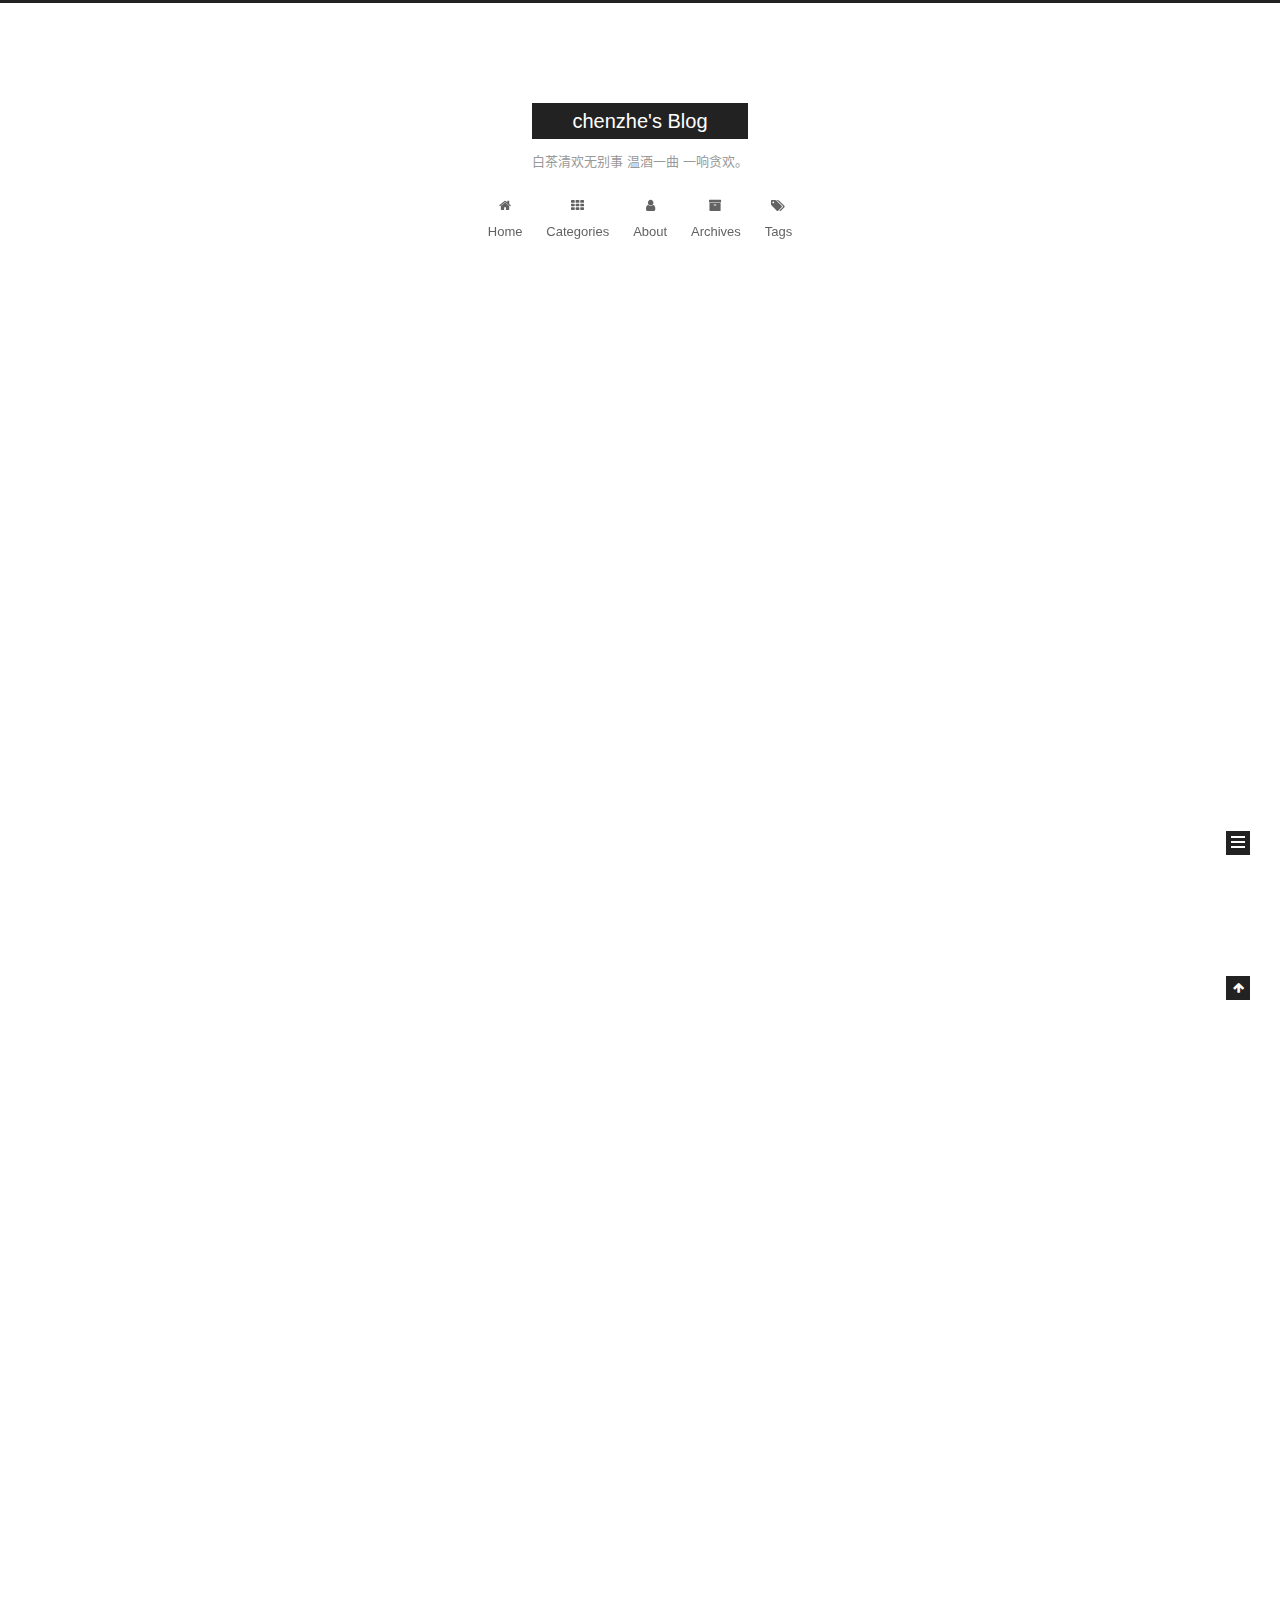
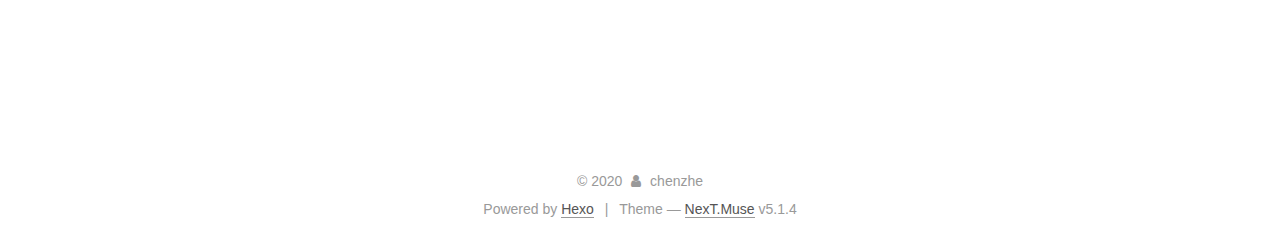
==== commit 4fdd83dd: "Site updated: 2020-03-22 12:18:28" ====
--- a/index.html
+++ b/index.html
@@ -1,240 +1,928 @@
 <!DOCTYPE html>
-<html>
+
+
+
+  
+
+
+<html class="theme-next muse use-motion" lang="zh-CN">
 <head>
-  <meta charset="utf-8">
-  
-
-  
-  <title>chenzhe&#39;s Blog</title>
-  <meta name="viewport" content="width=device-width, initial-scale=1, maximum-scale=1">
-  <meta property="og:type" content="website">
+  <meta charset="UTF-8"/>
+<meta http-equiv="X-UA-Compatible" content="IE=edge" />
+<meta name="viewport" content="width=device-width, initial-scale=1, maximum-scale=1"/>
+<meta name="theme-color" content="#222">
+
+
+
+
+
+
+
+
+
+<meta http-equiv="Cache-Control" content="no-transform" />
+<meta http-equiv="Cache-Control" content="no-siteapp" />
+
+
+
+
+
+
+
+
+
+
+
+
+
+
+
+
+  
+  
+  <link href="/lib/fancybox/source/jquery.fancybox.css?v=2.1.5" rel="stylesheet" type="text/css" />
+
+
+
+
+
+
+
+<link href="/lib/font-awesome/css/font-awesome.min.css?v=4.6.2" rel="stylesheet" type="text/css" />
+
+<link href="/css/main.css?v=5.1.4" rel="stylesheet" type="text/css" />
+
+
+  <link rel="apple-touch-icon" sizes="180x180" href="/images/apple-touch-icon-next.png?v=5.1.4">
+
+
+  <link rel="icon" type="image/png" sizes="32x32" href="/images/favicon-32x32-next.png?v=5.1.4">
+
+
+  <link rel="icon" type="image/png" sizes="16x16" href="/images/favicon-16x16-next.png?v=5.1.4">
+
+
+  <link rel="mask-icon" href="/images/logo.svg?v=5.1.4" color="#222">
+
+
+
+
+
+  <meta name="keywords" content="Hexo, NexT" />
+
+
+
+
+
+
+
+
+
+
+<meta property="og:type" content="website">
 <meta property="og:title" content="chenzhe&#39;s Blog">
 <meta property="og:url" content="http://yoursite.com/index.html">
 <meta property="og:site_name" content="chenzhe&#39;s Blog">
 <meta property="og:locale" content="zh_CN">
 <meta property="article:author" content="chenzhe">
 <meta name="twitter:card" content="summary">
-  
-    <link rel="alternate" href="/atom.xml" title="chenzhe&#39;s Blog" type="application/atom+xml">
-  
-  
-    <link rel="icon" href="/favicon.png">
-  
-  
-    <link href="//fonts.googleapis.com/css?family=Source+Code+Pro" rel="stylesheet" type="text/css">
-  
-  
-<link rel="stylesheet" href="/css/style.css">
+
+
+
+<script type="text/javascript" id="hexo.configurations">
+  var NexT = window.NexT || {};
+  var CONFIG = {
+    root: '/',
+    scheme: 'Muse',
+    version: '5.1.4',
+    sidebar: {"position":"left","display":"post","offset":12,"b2t":false,"scrollpercent":false,"onmobile":false},
+    fancybox: true,
+    tabs: true,
+    motion: {"enable":true,"async":false,"transition":{"post_block":"fadeIn","post_header":"slideDownIn","post_body":"slideDownIn","coll_header":"slideLeftIn","sidebar":"slideUpIn"}},
+    duoshuo: {
+      userId: '0',
+      author: 'Author'
+    },
+    algolia: {
+      applicationID: '',
+      apiKey: '',
+      indexName: '',
+      hits: {"per_page":10},
+      labels: {"input_placeholder":"Search for Posts","hits_empty":"We didn't find any results for the search: ${query}","hits_stats":"${hits} results found in ${time} ms"}
+    }
+  };
+</script>
+
+
+
+  <link rel="canonical" href="http://yoursite.com/"/>
+
+
+
+
+
+  <title>chenzhe's Blog</title>
+  
+
+
+
+
+
+
+
 
 <meta name="generator" content="Hexo 4.2.0"></head>
 
-<body>
-  <div id="container">
-    <div id="wrap">
-      <header id="header">
-  <div id="banner"></div>
-  <div id="header-outer" class="outer">
-    <div id="header-title" class="inner">
-      <h1 id="logo-wrap">
-        <a href="/" id="logo">chenzhe&#39;s Blog</a>
-      </h1>
-      
-        <h2 id="subtitle-wrap">
-          <a href="/" id="subtitle">白茶清欢无别事 温酒一曲 一响贪欢。</a>
-        </h2>
-      
+<body itemscope itemtype="http://schema.org/WebPage" lang="zh-CN">
+
+  
+  
+    
+  
+
+  <div class="container sidebar-position-left 
+  page-home">
+    <div class="headband"></div>
+
+    <header id="header" class="header" itemscope itemtype="http://schema.org/WPHeader">
+      <div class="header-inner"><div class="site-brand-wrapper">
+  <div class="site-meta ">
+    
+
+    <div class="custom-logo-site-title">
+      <a href="/"  class="brand" rel="start">
+        <span class="logo-line-before"><i></i></span>
+        <span class="site-title">chenzhe's Blog</span>
+        <span class="logo-line-after"><i></i></span>
+      </a>
     </div>
-    <div id="header-inner" class="inner">
-      <nav id="main-nav">
-        <a id="main-nav-toggle" class="nav-icon"></a>
-        
-          <a class="main-nav-link" href="/">Home</a>
-        
-          <a class="main-nav-link" href="/archives">Archives</a>
-        
-      </nav>
-      <nav id="sub-nav">
-        
-          <a id="nav-rss-link" class="nav-icon" href="/atom.xml" title="RSS Feed"></a>
-        
-        <a id="nav-search-btn" class="nav-icon" title="搜索"></a>
-      </nav>
-      <div id="search-form-wrap">
-        <form action="//google.com/search" method="get" accept-charset="UTF-8" class="search-form"><input type="search" name="q" class="search-form-input" placeholder="Search"><button type="submit" class="search-form-submit">&#xF002;</button><input type="hidden" name="sitesearch" value="http://yoursite.com"></form>
-      </div>
+      
+        <p class="site-subtitle">白茶清欢无别事 温酒一曲 一响贪欢。</p>
+      
+  </div>
+
+  <div class="site-nav-toggle">
+    <button>
+      <span class="btn-bar"></span>
+      <span class="btn-bar"></span>
+      <span class="btn-bar"></span>
+    </button>
+  </div>
+</div>
+
+<nav class="site-nav">
+  
+
+  
+    <ul id="menu" class="menu">
+      
+        
+        <li class="menu-item menu-item-home">
+          <a href="/%20" rel="section">
+            
+              <i class="menu-item-icon fa fa-fw fa-home"></i> <br />
+            
+            Home
+          </a>
+        </li>
+      
+        
+        <li class="menu-item menu-item-categories">
+          <a href="/categories%20" rel="section">
+            
+              <i class="menu-item-icon fa fa-fw fa-th"></i> <br />
+            
+            Categories
+          </a>
+        </li>
+      
+        
+        <li class="menu-item menu-item-about">
+          <a href="/about%20" rel="section">
+            
+              <i class="menu-item-icon fa fa-fw fa-user"></i> <br />
+            
+            About
+          </a>
+        </li>
+      
+        
+        <li class="menu-item menu-item-archives">
+          <a href="/archives/%20" rel="section">
+            
+              <i class="menu-item-icon fa fa-fw fa-archive"></i> <br />
+            
+            Archives
+          </a>
+        </li>
+      
+        
+        <li class="menu-item menu-item-tags">
+          <a href="/tags%20" rel="section">
+            
+              <i class="menu-item-icon fa fa-fw fa-tags"></i> <br />
+            
+            Tags
+          </a>
+        </li>
+      
+
+      
+    </ul>
+  
+
+  
+</nav>
+
+
+
+ </div>
+    </header>
+
+    <main id="main" class="main">
+      <div class="main-inner">
+        <div class="content-wrap">
+          <div id="content" class="content">
+            
+  <section id="posts" class="posts-expand">
+    
+      
+
+  
+
+  
+  
+  
+
+  <article class="post post-type-normal" itemscope itemtype="http://schema.org/Article">
+  
+  
+  
+  <div class="post-block">
+    <link itemprop="mainEntityOfPage" href="http://yoursite.com/2020/03/22/3-22%E6%98%A5%E6%97%A5/">
+
+    <span hidden itemprop="author" itemscope itemtype="http://schema.org/Person">
+      <meta itemprop="name" content="chenzhe">
+      <meta itemprop="description" content="">
+      <meta itemprop="image" content="/images/avatar.gif">
+    </span>
+
+    <span hidden itemprop="publisher" itemscope itemtype="http://schema.org/Organization">
+      <meta itemprop="name" content="chenzhe's Blog">
+    </span>
+
+    
+      <header class="post-header">
+
+        
+        
+          <h1 class="post-title" itemprop="name headline">
+                
+                <a class="post-title-link" href="/2020/03/22/3-22%E6%98%A5%E6%97%A5/" itemprop="url">3.22春日</a></h1>
+        
+
+        <div class="post-meta">
+          <span class="post-time">
+            
+              <span class="post-meta-item-icon">
+                <i class="fa fa-calendar-o"></i>
+              </span>
+              
+                <span class="post-meta-item-text">Posted on</span>
+              
+              <time title="Post created" itemprop="dateCreated datePublished" datetime="2020-03-22T12:05:10+08:00">
+                2020-03-22
+              </time>
+            
+
+            
+
+            
+          </span>
+
+          
+            <span class="post-category" >
+            
+              <span class="post-meta-divider">|</span>
+            
+              <span class="post-meta-item-icon">
+                <i class="fa fa-folder-o"></i>
+              </span>
+              
+                <span class="post-meta-item-text">In</span>
+              
+              
+                <span itemprop="about" itemscope itemtype="http://schema.org/Thing">
+                  <a href="/categories/blog/" itemprop="url" rel="index">
+                    <span itemprop="name">blog</span>
+                  </a>
+                </span>
+
+                
+                
+              
+            </span>
+          
+
+          
+            
+          
+
+          
+          
+
+          
+
+          
+
+          
+
+        </div>
+      </header>
+    
+
+    
+    
+    
+    <div class="post-body" itemprop="articleBody">
+
+      
+      
+
+      
+        
+          
+            
+          
+        
+      
+    </div>
+    
+    
+    
+
+    
+
+    
+
+    
+
+    <footer class="post-footer">
+      
+
+      
+
+      
+
+      
+      
+        <div class="post-eof"></div>
+      
+    </footer>
+  </div>
+  
+  
+  
+  </article>
+
+
+    
+      
+
+  
+
+  
+  
+  
+
+  <article class="post post-type-normal" itemscope itemtype="http://schema.org/Article">
+  
+  
+  
+  <div class="post-block">
+    <link itemprop="mainEntityOfPage" href="http://yoursite.com/2020/03/21/article-title/">
+
+    <span hidden itemprop="author" itemscope itemtype="http://schema.org/Person">
+      <meta itemprop="name" content="chenzhe">
+      <meta itemprop="description" content="">
+      <meta itemprop="image" content="/images/avatar.gif">
+    </span>
+
+    <span hidden itemprop="publisher" itemscope itemtype="http://schema.org/Organization">
+      <meta itemprop="name" content="chenzhe's Blog">
+    </span>
+
+    
+      <header class="post-header">
+
+        
+        
+          <h1 class="post-title" itemprop="name headline">
+                
+                <a class="post-title-link" href="/2020/03/21/article-title/" itemprop="url">chenzhe's Blog</a></h1>
+        
+
+        <div class="post-meta">
+          <span class="post-time">
+            
+              <span class="post-meta-item-icon">
+                <i class="fa fa-calendar-o"></i>
+              </span>
+              
+                <span class="post-meta-item-text">Posted on</span>
+              
+              <time title="Post created" itemprop="dateCreated datePublished" datetime="2020-03-21T15:06:38+08:00">
+                2020-03-21
+              </time>
+            
+
+            
+
+            
+          </span>
+
+          
+
+          
+            
+          
+
+          
+          
+
+          
+
+          
+
+          
+
+        </div>
+      </header>
+    
+
+    
+    
+    
+    <div class="post-body" itemprop="articleBody">
+
+      
+      
+
+      
+        
+          
+            
+          
+        
+      
+    </div>
+    
+    
+    
+
+    
+
+    
+
+    
+
+    <footer class="post-footer">
+      
+
+      
+
+      
+
+      
+      
+        <div class="post-eof"></div>
+      
+    </footer>
+  </div>
+  
+  
+  
+  </article>
+
+
+    
+      
+
+  
+
+  
+  
+  
+
+  <article class="post post-type-normal" itemscope itemtype="http://schema.org/Article">
+  
+  
+  
+  <div class="post-block">
+    <link itemprop="mainEntityOfPage" href="http://yoursite.com/2020/03/21/hello-world/">
+
+    <span hidden itemprop="author" itemscope itemtype="http://schema.org/Person">
+      <meta itemprop="name" content="chenzhe">
+      <meta itemprop="description" content="">
+      <meta itemprop="image" content="/images/avatar.gif">
+    </span>
+
+    <span hidden itemprop="publisher" itemscope itemtype="http://schema.org/Organization">
+      <meta itemprop="name" content="chenzhe's Blog">
+    </span>
+
+    
+      <header class="post-header">
+
+        
+        
+          <h1 class="post-title" itemprop="name headline">
+                
+                <a class="post-title-link" href="/2020/03/21/hello-world/" itemprop="url">白茶清欢无别事</a></h1>
+        
+
+        <div class="post-meta">
+          <span class="post-time">
+            
+              <span class="post-meta-item-icon">
+                <i class="fa fa-calendar-o"></i>
+              </span>
+              
+                <span class="post-meta-item-text">Posted on</span>
+              
+              <time title="Post created" itemprop="dateCreated datePublished" datetime="2020-03-21T12:44:55+08:00">
+                2020-03-21
+              </time>
+            
+
+            
+
+            
+          </span>
+
+          
+
+          
+            
+          
+
+          
+          
+
+          
+
+          
+
+          
+
+        </div>
+      </header>
+    
+
+    
+    
+    
+    <div class="post-body" itemprop="articleBody">
+
+      
+      
+
+      
+        
+          
+            <p>Welcome to <a href="https://hexo.io/" target="_blank" rel="noopener">chenzhe’s Blog</a>! This is your very first post. Check <a href="https://hexo.io/docs/" target="_blank" rel="noopener">documentation</a> for more info. If you get any problems when using Hexo, you can find the answer in <a href="https://hexo.io/docs/troubleshooting.html" target="_blank" rel="noopener">troubleshooting</a> or you can ask me on <a href="https://github.com/hexojs/hexo/issues" target="_blank" rel="noopener">GitHub</a>.</p>
+<h2 id="Quick-Start"><a href="#Quick-Start" class="headerlink" title="Quick Start"></a>Quick Start</h2><h3 id="Create-a-new-post"><a href="#Create-a-new-post" class="headerlink" title="Create a new post"></a>Create a new post</h3><figure class="highlight bash"><table><tr><td class="gutter"><pre><span class="line">1</span><br></pre></td><td class="code"><pre><span class="line">$ hexo new <span class="string">"My New Post"</span></span><br></pre></td></tr></table></figure>
+
+<p>More info: <a href="https://hexo.io/docs/writing.html" target="_blank" rel="noopener">Writing</a></p>
+<h3 id="Run-server"><a href="#Run-server" class="headerlink" title="Run server"></a>Run server</h3><figure class="highlight bash"><table><tr><td class="gutter"><pre><span class="line">1</span><br></pre></td><td class="code"><pre><span class="line">$ hexo server</span><br></pre></td></tr></table></figure>
+
+<p>More info: <a href="https://hexo.io/docs/server.html" target="_blank" rel="noopener">Server</a></p>
+<h3 id="Generate-static-files"><a href="#Generate-static-files" class="headerlink" title="Generate static files"></a>Generate static files</h3><figure class="highlight bash"><table><tr><td class="gutter"><pre><span class="line">1</span><br></pre></td><td class="code"><pre><span class="line">$ hexo generate</span><br></pre></td></tr></table></figure>
+
+<p>More info: <a href="https://hexo.io/docs/generating.html" target="_blank" rel="noopener">Generating</a></p>
+<h3 id="Deploy-to-remote-sites"><a href="#Deploy-to-remote-sites" class="headerlink" title="Deploy to remote sites"></a>Deploy to remote sites</h3><figure class="highlight bash"><table><tr><td class="gutter"><pre><span class="line">1</span><br></pre></td><td class="code"><pre><span class="line">$ hexo deploy</span><br></pre></td></tr></table></figure>
+
+<p>More info: <a href="https://hexo.io/docs/one-command-deployment.html" target="_blank" rel="noopener">Deployment</a></p>
+
+          
+        
+      
+    </div>
+    
+    
+    
+
+    
+
+    
+
+    
+
+    <footer class="post-footer">
+      
+
+      
+
+      
+
+      
+      
+        <div class="post-eof"></div>
+      
+    </footer>
+  </div>
+  
+  
+  
+  </article>
+
+
+    
+  </section>
+
+  
+
+
+          </div>
+          
+
+
+          
+
+        </div>
+        
+          
+  
+  <div class="sidebar-toggle">
+    <div class="sidebar-toggle-line-wrap">
+      <span class="sidebar-toggle-line sidebar-toggle-line-first"></span>
+      <span class="sidebar-toggle-line sidebar-toggle-line-middle"></span>
+      <span class="sidebar-toggle-line sidebar-toggle-line-last"></span>
     </div>
   </div>
-</header>
-      <div class="outer">
-        <section id="main">
-  
-    <article id="post-article-title" class="article article-type-post" itemscope itemprop="blogPost">
-  <div class="article-meta">
-    <a href="/2020/03/21/article-title/" class="article-date">
-  <time datetime="2020-03-21T07:06:38.000Z" itemprop="datePublished">2020-03-21</time>
-</a>
-    
+
+  <aside id="sidebar" class="sidebar">
+    
+    <div class="sidebar-inner">
+
+      
+
+      
+
+      <section class="site-overview-wrap sidebar-panel sidebar-panel-active">
+        <div class="site-overview">
+          <div class="site-author motion-element" itemprop="author" itemscope itemtype="http://schema.org/Person">
+            
+              <p class="site-author-name" itemprop="name">chenzhe</p>
+              <p class="site-description motion-element" itemprop="description"></p>
+          </div>
+
+          <nav class="site-state motion-element">
+
+            
+              <div class="site-state-item site-state-posts">
+              
+                <a href="/archives/%20%7C%7C%20archive">
+              
+                  <span class="site-state-item-count">3</span>
+                  <span class="site-state-item-name">posts</span>
+                </a>
+              </div>
+            
+
+            
+              
+              
+              <div class="site-state-item site-state-categories">
+                
+                  <span class="site-state-item-count">1</span>
+                  <span class="site-state-item-name">categories</span>
+                
+              </div>
+            
+
+            
+              
+              
+              <div class="site-state-item site-state-tags">
+                
+                  <span class="site-state-item-count">1</span>
+                  <span class="site-state-item-name">tags</span>
+                
+              </div>
+            
+
+          </nav>
+
+          
+
+          
+
+          
+          
+
+          
+          
+
+          
+
+        </div>
+      </section>
+
+      
+
+      
+
+    </div>
+  </aside>
+
+
+        
+      </div>
+    </main>
+
+    <footer id="footer" class="footer">
+      <div class="footer-inner">
+        <div class="copyright">&copy; <span itemprop="copyrightYear">2020</span>
+  <span class="with-love">
+    <i class="fa fa-user"></i>
+  </span>
+  <span class="author" itemprop="copyrightHolder">chenzhe</span>
+
+  
+</div>
+
+
+  <div class="powered-by">Powered by <a class="theme-link" target="_blank" href="https://hexo.io">Hexo</a></div>
+
+
+
+  <span class="post-meta-divider">|</span>
+
+
+
+  <div class="theme-info">Theme &mdash; <a class="theme-link" target="_blank" href="https://github.com/iissnan/hexo-theme-next">NexT.Muse</a> v5.1.4</div>
+
+
+
+
+        
+
+
+
+
+
+
+
+        
+      </div>
+    </footer>
+
+    
+      <div class="back-to-top">
+        <i class="fa fa-arrow-up"></i>
+        
+      </div>
+    
+
+    
+
   </div>
-  <div class="article-inner">
-    
-    
-      <header class="article-header">
-        
-  
-    <h1 itemprop="name">
-      <a class="article-title" href="/2020/03/21/article-title/">chenzhe&#39;s Blog</a>
-    </h1>
-  
-
-      </header>
-    
-    <div class="article-entry" itemprop="articleBody">
-      
-        
-      
-    </div>
-    <footer class="article-footer">
-      <a data-url="http://yoursite.com/2020/03/21/article-title/" data-id="ck81ky5300001ywwce4qi4e83" class="article-share-link">Share</a>
-      
-      
-    </footer>
-  </div>
-  
-</article>
-
-
-  
-    <article id="post-hello-world" class="article article-type-post" itemscope itemprop="blogPost">
-  <div class="article-meta">
-    <a href="/2020/03/21/hello-world/" class="article-date">
-  <time datetime="2020-03-21T04:44:55.873Z" itemprop="datePublished">2020-03-21</time>
-</a>
-    
-  </div>
-  <div class="article-inner">
-    
-    
-      <header class="article-header">
-        
-  
-    <h1 itemprop="name">
-      <a class="article-title" href="/2020/03/21/hello-world/">白茶清欢无别事</a>
-    </h1>
-  
-
-      </header>
-    
-    <div class="article-entry" itemprop="articleBody">
-      
-        <p>Welcome to <a href="https://hexo.io/" target="_blank" rel="noopener">chenzhe’s Blog</a>! This is your very first post. Check <a href="https://hexo.io/docs/" target="_blank" rel="noopener">documentation</a> for more info. If you get any problems when using Hexo, you can find the answer in <a href="https://hexo.io/docs/troubleshooting.html" target="_blank" rel="noopener">troubleshooting</a> or you can ask me on <a href="https://github.com/hexojs/hexo/issues" target="_blank" rel="noopener">GitHub</a>.</p>
-<h2 id="Quick-Start"><a href="#Quick-Start" class="headerlink" title="Quick Start"></a>Quick Start</h2><h3 id="Create-a-new-post"><a href="#Create-a-new-post" class="headerlink" title="Create a new post"></a>Create a new post</h3><figure class="highlight bash"><table><tr><td class="gutter"><pre><span class="line">1</span><br></pre></td><td class="code"><pre><span class="line">$ hexo new <span class="string">"My New Post"</span></span><br></pre></td></tr></table></figure>
-
-<p>More info: <a href="https://hexo.io/docs/writing.html" target="_blank" rel="noopener">Writing</a></p>
-<h3 id="Run-server"><a href="#Run-server" class="headerlink" title="Run server"></a>Run server</h3><figure class="highlight bash"><table><tr><td class="gutter"><pre><span class="line">1</span><br></pre></td><td class="code"><pre><span class="line">$ hexo server</span><br></pre></td></tr></table></figure>
-
-<p>More info: <a href="https://hexo.io/docs/server.html" target="_blank" rel="noopener">Server</a></p>
-<h3 id="Generate-static-files"><a href="#Generate-static-files" class="headerlink" title="Generate static files"></a>Generate static files</h3><figure class="highlight bash"><table><tr><td class="gutter"><pre><span class="line">1</span><br></pre></td><td class="code"><pre><span class="line">$ hexo generate</span><br></pre></td></tr></table></figure>
-
-<p>More info: <a href="https://hexo.io/docs/generating.html" target="_blank" rel="noopener">Generating</a></p>
-<h3 id="Deploy-to-remote-sites"><a href="#Deploy-to-remote-sites" class="headerlink" title="Deploy to remote sites"></a>Deploy to remote sites</h3><figure class="highlight bash"><table><tr><td class="gutter"><pre><span class="line">1</span><br></pre></td><td class="code"><pre><span class="line">$ hexo deploy</span><br></pre></td></tr></table></figure>
-
-<p>More info: <a href="https://hexo.io/docs/one-command-deployment.html" target="_blank" rel="noopener">Deployment</a></p>
-
-      
-    </div>
-    <footer class="article-footer">
-      <a data-url="http://yoursite.com/2020/03/21/hello-world/" data-id="ck81ky52w0000ywwc7z958552" class="article-share-link">Share</a>
-      
-      
-    </footer>
-  </div>
-  
-</article>
-
-
-  
-
-
-</section>
-        
-          <aside id="sidebar">
-  
-    
-
-  
-    
-
-  
-    
-  
-    
-  <div class="widget-wrap">
-    <h3 class="widget-title">归档</h3>
-    <div class="widget">
-      <ul class="archive-list"><li class="archive-list-item"><a class="archive-list-link" href="/archives/2020/03/">三月 2020</a></li></ul>
-    </div>
-  </div>
-
-
-  
-    
-  <div class="widget-wrap">
-    <h3 class="widget-title">最新文章</h3>
-    <div class="widget">
-      <ul>
-        
-          <li>
-            <a href="/2020/03/21/article-title/">chenzhe&#39;s Blog</a>
-          </li>
-        
-          <li>
-            <a href="/2020/03/21/hello-world/">白茶清欢无别事</a>
-          </li>
-        
-      </ul>
-    </div>
-  </div>
-
-  
-</aside>
-        
-      </div>
-      <footer id="footer">
-  
-  <div class="outer">
-    <div id="footer-info" class="inner">
-      &copy; 2020 chenzhe<br>
-      Powered by <a href="http://hexo.io/" target="_blank">Hexo</a>
-    </div>
-  </div>
-</footer>
-    </div>
-    <nav id="mobile-nav">
-  
-    <a href="/" class="mobile-nav-link">Home</a>
-  
-    <a href="/archives" class="mobile-nav-link">Archives</a>
-  
-</nav>
-    
-
-<script src="//ajax.googleapis.com/ajax/libs/jquery/2.0.3/jquery.min.js"></script>
-
-
-  
-<link rel="stylesheet" href="/fancybox/jquery.fancybox.css">
-
-  
-<script src="/fancybox/jquery.fancybox.pack.js"></script>
-
-
-
-
-<script src="/js/script.js"></script>
-
-
-
-
-  </div>
+
+  
+
+<script type="text/javascript">
+  if (Object.prototype.toString.call(window.Promise) !== '[object Function]') {
+    window.Promise = null;
+  }
+</script>
+
+
+
+
+
+
+
+
+
+  
+
+
+
+
+
+
+
+
+
+
+
+
+  
+  
+    <script type="text/javascript" src="/lib/jquery/index.js?v=2.1.3"></script>
+  
+
+  
+  
+    <script type="text/javascript" src="/lib/fastclick/lib/fastclick.min.js?v=1.0.6"></script>
+  
+
+  
+  
+    <script type="text/javascript" src="/lib/jquery_lazyload/jquery.lazyload.js?v=1.9.7"></script>
+  
+
+  
+  
+    <script type="text/javascript" src="/lib/velocity/velocity.min.js?v=1.2.1"></script>
+  
+
+  
+  
+    <script type="text/javascript" src="/lib/velocity/velocity.ui.min.js?v=1.2.1"></script>
+  
+
+  
+  
+    <script type="text/javascript" src="/lib/fancybox/source/jquery.fancybox.pack.js?v=2.1.5"></script>
+  
+
+
+  
+
+
+  <script type="text/javascript" src="/js/src/utils.js?v=5.1.4"></script>
+
+  <script type="text/javascript" src="/js/src/motion.js?v=5.1.4"></script>
+
+
+
+  
+  
+
+  
+
+  
+
+
+  <script type="text/javascript" src="/js/src/bootstrap.js?v=5.1.4"></script>
+
+
+
+  
+
+
+  
+
+
+
+
+	
+
+
+
+
+
+  
+
+
+
+
+
+  
+
+
+
+
+
+
+
+
+
+
+
+
+  
+
+
+
+
+
+  
+
+  
+
+  
+
+  
+  
+
+  
+
+  
+
+  
+
 </body>
-</html>+</html>
--- a/css/main.css
+++ b/css/main.css
@@ -0,0 +1,2662 @@
+/* normalize.css v3.0.2 | MIT License | git.io/normalize */
+html {
+  font-family: sans-serif; /* 1 */
+  -ms-text-size-adjust: 100%; /* 2 */
+  -webkit-text-size-adjust: 100%; /* 2 */
+}
+body {
+  margin: 0;
+}
+article,
+aside,
+details,
+figcaption,
+figure,
+footer,
+header,
+hgroup,
+main,
+menu,
+nav,
+section,
+summary {
+  display: block;
+}
+audio,
+canvas,
+progress,
+video {
+  display: inline-block; /* 1 */
+  vertical-align: baseline; /* 2 */
+}
+audio:not([controls]) {
+  display: none;
+  height: 0;
+}
+[hidden],
+template {
+  display: none;
+}
+a {
+  background-color: transparent;
+}
+a:active,
+a:hover {
+  outline: 0;
+}
+abbr[title] {
+  border-bottom: 1px dotted;
+}
+b,
+strong {
+  font-weight: bold;
+}
+dfn {
+  font-style: italic;
+}
+h1 {
+  font-size: 2em;
+  margin: 0.67em 0;
+}
+mark {
+  background: #ff0;
+  color: #000;
+}
+small {
+  font-size: 80%;
+}
+sub,
+sup {
+  font-size: 75%;
+  line-height: 0;
+  position: relative;
+  vertical-align: baseline;
+}
+sup {
+  top: -0.5em;
+}
+sub {
+  bottom: -0.25em;
+}
+img {
+  border: 0;
+}
+svg:not(:root) {
+  overflow: hidden;
+}
+figure {
+  margin: 1em 40px;
+}
+hr {
+  -moz-box-sizing: content-box;
+  box-sizing: content-box;
+  height: 0;
+}
+pre {
+  overflow: auto;
+}
+code,
+kbd,
+pre,
+samp {
+  font-family: monospace, monospace;
+  font-size: 1em;
+}
+button,
+input,
+optgroup,
+select,
+textarea {
+  color: inherit; /* 1 */
+  font: inherit; /* 2 */
+  margin: 0; /* 3 */
+}
+button {
+  overflow: visible;
+}
+button,
+select {
+  text-transform: none;
+}
+button,
+html input[type="button"],
+input[type="reset"],
+input[type="submit"] {
+  -webkit-appearance: button; /* 2 */
+  cursor: pointer; /* 3 */
+}
+button[disabled],
+html input[disabled] {
+  cursor: default;
+}
+button::-moz-focus-inner,
+input::-moz-focus-inner {
+  border: 0;
+  padding: 0;
+}
+input {
+  line-height: normal;
+}
+input[type="checkbox"],
+input[type="radio"] {
+  box-sizing: border-box; /* 1 */
+  padding: 0; /* 2 */
+}
+input[type="number"]::-webkit-inner-spin-button,
+input[type="number"]::-webkit-outer-spin-button {
+  height: auto;
+}
+input[type="search"] {
+  -webkit-appearance: textfield; /* 1 */
+  -moz-box-sizing: content-box;
+  -webkit-box-sizing: content-box; /* 2 */
+  box-sizing: content-box;
+}
+input[type="search"]::-webkit-search-cancel-button,
+input[type="search"]::-webkit-search-decoration {
+  -webkit-appearance: none;
+}
+fieldset {
+  border: 1px solid #c0c0c0;
+  margin: 0 2px;
+  padding: 0.35em 0.625em 0.75em;
+}
+legend {
+  border: 0; /* 1 */
+  padding: 0; /* 2 */
+}
+textarea {
+  overflow: auto;
+}
+optgroup {
+  font-weight: bold;
+}
+table {
+  border-collapse: collapse;
+  border-spacing: 0;
+}
+td,
+th {
+  padding: 0;
+}
+::selection {
+  background: #262a30;
+  color: #fff;
+}
+body {
+  position: relative;
+  font-family: 'Lato', "PingFang SC", "Microsoft YaHei", sans-serif;
+  font-size: 14px;
+  line-height: 2;
+  color: #555;
+  background: #fff;
+}
+@media (max-width: 767px) {
+  body {
+    padding-right: 0 !important;
+  }
+}
+@media (min-width: 768px) and (max-width: 991px) {
+  body {
+    padding-right: 0 !important;
+  }
+}
+@media (min-width: 1600px) {
+  body {
+    font-size: 16px;
+  }
+}
+h1,
+h2,
+h3,
+h4,
+h5,
+h6 {
+  margin: 0;
+  padding: 0;
+  font-weight: bold;
+  line-height: 1.5;
+  font-family: 'Lato', "PingFang SC", "Microsoft YaHei", sans-serif;
+}
+h2,
+h3,
+h4,
+h5,
+h6 {
+  margin: 20px 0 15px;
+}
+h1 {
+  font-size: 22px;
+}
+@media (max-width: 767px) {
+  h1 {
+    font-size: 18px;
+  }
+}
+h2 {
+  font-size: 20px;
+}
+@media (max-width: 767px) {
+  h2 {
+    font-size: 16px;
+  }
+}
+h3 {
+  font-size: 18px;
+}
+@media (max-width: 767px) {
+  h3 {
+    font-size: 14px;
+  }
+}
+h4 {
+  font-size: 16px;
+}
+@media (max-width: 767px) {
+  h4 {
+    font-size: 12px;
+  }
+}
+h5 {
+  font-size: 14px;
+}
+@media (max-width: 767px) {
+  h5 {
+    font-size: 10px;
+  }
+}
+h6 {
+  font-size: 12px;
+}
+@media (max-width: 767px) {
+  h6 {
+    font-size: 8px;
+  }
+}
+p {
+  margin: 0 0 20px 0;
+}
+a {
+  color: #555;
+  text-decoration: none;
+  outline: none;
+  border-bottom: 1px solid #999;
+  word-wrap: break-word;
+}
+a:hover {
+  color: #222;
+  border-bottom-color: #222;
+}
+blockquote {
+  margin: 0;
+  padding: 0;
+}
+img {
+  display: block;
+  margin: auto;
+  max-width: 100%;
+  height: auto;
+}
+hr {
+  margin: 40px 0;
+  height: 3px;
+  border: none;
+  background-color: #ddd;
+  background-image: repeating-linear-gradient(-45deg, #fff, #fff 4px, transparent 4px, transparent 8px);
+}
+blockquote {
+  padding: 0 15px;
+  color: #666;
+  border-left: 4px solid #ddd;
+}
+blockquote cite::before {
+  content: "-";
+  padding: 0 5px;
+}
+dt {
+  font-weight: 700;
+}
+dd {
+  margin: 0;
+  padding: 0;
+}
+kbd {
+  border: 1px solid #ccc;
+  border-radius: 0.2em;
+  box-shadow: 0.1em 0.1em 0.2em rgba(0,0,0,0.1);
+  background-color: #f9f9f9;
+  font-family: inherit;
+  background-image: -webkit-linear-gradient(top, #eee, #fff, #eee);
+  padding: 0.1em 0.3em;
+  white-space: nowrap;
+}
+.text-left {
+  text-align: left;
+}
+.text-center {
+  text-align: center;
+}
+.text-right {
+  text-align: right;
+}
+.text-justify {
+  text-align: justify;
+}
+.text-nowrap {
+  white-space: nowrap;
+}
+.text-lowercase {
+  text-transform: lowercase;
+}
+.text-uppercase {
+  text-transform: uppercase;
+}
+.text-capitalize {
+  text-transform: capitalize;
+}
+.center-block {
+  display: block;
+  margin-left: auto;
+  margin-right: auto;
+}
+.clearfix:before,
+.clearfix:after {
+  content: " ";
+  display: table;
+}
+.clearfix:after {
+  clear: both;
+}
+.pullquote {
+  width: 45%;
+}
+.pullquote.left {
+  float: left;
+  margin-left: 5px;
+  margin-right: 10px;
+}
+.pullquote.right {
+  float: right;
+  margin-left: 10px;
+  margin-right: 5px;
+}
+.affix.affix.affix {
+  position: fixed;
+}
+.translation {
+  margin-top: -20px;
+  font-size: 14px;
+  color: #999;
+}
+.scrollbar-measure {
+  width: 100px;
+  height: 100px;
+  overflow: scroll;
+  position: absolute;
+  top: -9999px;
+}
+.use-motion .motion-element {
+  opacity: 0;
+}
+table {
+  margin: 20px 0;
+  width: 100%;
+  border-collapse: collapse;
+  border-spacing: 0;
+  border: 1px solid #ddd;
+  font-size: 14px;
+  table-layout: fixed;
+  word-wrap: break-all;
+}
+table>tbody>tr:nth-of-type(odd) {
+  background-color: #f9f9f9;
+}
+table>tbody>tr:hover {
+  background-color: #f5f5f5;
+}
+caption,
+th,
+td {
+  padding: 8px;
+  text-align: left;
+  vertical-align: middle;
+  font-weight: normal;
+}
+th,
+td {
+  border-bottom: 3px solid #ddd;
+  border-right: 1px solid #eee;
+}
+th {
+  padding-bottom: 10px;
+  font-weight: 700;
+}
+td {
+  border-bottom-width: 1px;
+}
+html,
+body {
+  height: 100%;
+}
+.container {
+  position: relative;
+  min-height: 100%;
+}
+.header-inner {
+  margin: 0 auto;
+  padding: 100px 0 70px;
+  width: 700px;
+}
+@media (min-width: 1600px) {
+  .container .header-inner {
+    width: 900px;
+  }
+}
+.main {
+  padding-bottom: 150px;
+}
+.main-inner {
+  margin: 0 auto;
+  width: 700px;
+}
+@media (min-width: 1600px) {
+  .container .main-inner {
+    width: 900px;
+  }
+}
+.footer {
+  position: absolute;
+  left: 0;
+  bottom: 0;
+  width: 100%;
+  min-height: 50px;
+}
+.footer-inner {
+  box-sizing: border-box;
+  margin: 20px auto;
+  width: 700px;
+}
+@media (min-width: 1600px) {
+  .container .footer-inner {
+    width: 900px;
+  }
+}
+pre,
+.highlight {
+  overflow: auto;
+  margin: 20px 0;
+  padding: 0;
+  font-size: 13px;
+  color: #4d4d4c;
+  background: #f7f7f7;
+  line-height: 1.6;
+}
+pre,
+code {
+  font-family: consolas, Menlo, "PingFang SC", "Microsoft YaHei", monospace;
+}
+code {
+  padding: 2px 4px;
+  word-wrap: break-word;
+  color: #555;
+  background: #eee;
+  border-radius: 3px;
+  font-size: 13px;
+}
+pre {
+  padding: 10px;
+}
+pre code {
+  padding: 0;
+  color: #4d4d4c;
+  background: none;
+  text-shadow: none;
+}
+.highlight {
+  border-radius: 1px;
+}
+.highlight pre {
+  border: none;
+  margin: 0;
+  padding: 10px 0;
+}
+.highlight table {
+  margin: 0;
+  width: auto;
+  border: none;
+}
+.highlight td {
+  border: none;
+  padding: 0;
+}
+.highlight figcaption {
+  font-size: 1em;
+  color: #4d4d4c;
+  line-height: 1em;
+  margin-bottom: 1em;
+}
+.highlight figcaption:before,
+.highlight figcaption:after {
+  content: " ";
+  display: table;
+}
+.highlight figcaption:after {
+  clear: both;
+}
+.highlight figcaption a {
+  float: right;
+  color: #4d4d4c;
+}
+.highlight figcaption a:hover {
+  border-bottom-color: #4d4d4c;
+}
+.highlight .gutter pre {
+  padding-left: 10px;
+  padding-right: 10px;
+  color: #869194;
+  text-align: right;
+  background-color: #eff2f3;
+}
+.highlight .code pre {
+  width: 100%;
+  padding-left: 10px;
+  padding-right: 10px;
+  background-color: #f7f7f7;
+}
+.highlight .line {
+  height: 20px;
+}
+.gutter {
+  -webkit-user-select: none;
+  -moz-user-select: none;
+  -ms-user-select: none;
+  user-select: none;
+}
+.gist table {
+  width: auto;
+}
+.gist table td {
+  border: none;
+}
+pre .deletion {
+  background: #fdd;
+}
+pre .addition {
+  background: #dfd;
+}
+pre .meta {
+  color: #8959a8;
+}
+pre .comment {
+  color: #8e908c;
+}
+pre .variable,
+pre .attribute,
+pre .tag,
+pre .regexp,
+pre .ruby .constant,
+pre .xml .tag .title,
+pre .xml .pi,
+pre .xml .doctype,
+pre .html .doctype,
+pre .css .id,
+pre .css .class,
+pre .css .pseudo {
+  color: #c82829;
+}
+pre .number,
+pre .preprocessor,
+pre .built_in,
+pre .literal,
+pre .params,
+pre .constant,
+pre .command {
+  color: #f5871f;
+}
+pre .ruby .class .title,
+pre .css .rules .attribute,
+pre .string,
+pre .value,
+pre .inheritance,
+pre .header,
+pre .ruby .symbol,
+pre .xml .cdata,
+pre .special,
+pre .number,
+pre .formula {
+  color: #718c00;
+}
+pre .title,
+pre .css .hexcolor {
+  color: #3e999f;
+}
+pre .function,
+pre .python .decorator,
+pre .python .title,
+pre .ruby .function .title,
+pre .ruby .title .keyword,
+pre .perl .sub,
+pre .javascript .title,
+pre .coffeescript .title {
+  color: #4271ae;
+}
+pre .keyword,
+pre .javascript .function {
+  color: #8959a8;
+}
+.full-image.full-image.full-image.full-image {
+  border: none;
+  max-width: 100%;
+  width: auto;
+  margin: 20px auto 25px;
+}
+@media (min-width: 992px) {
+  .full-image.full-image.full-image.full-image {
+    max-width: none;
+    width: 110%;
+    margin: 25px -5%;
+  }
+}
+.blockquote-center,
+.page-home .post-type-quote blockquote,
+.page-post-detail .post-type-quote blockquote {
+  position: relative;
+  margin: 40px 0;
+  padding: 0;
+  border-left: none;
+  text-align: center;
+}
+.blockquote-center::before,
+.page-home .post-type-quote blockquote::before,
+.page-post-detail .post-type-quote blockquote::before,
+.blockquote-center::after,
+.page-home .post-type-quote blockquote::after,
+.page-post-detail .post-type-quote blockquote::after {
+  position: absolute;
+  content: ' ';
+  display: block;
+  width: 100%;
+  height: 24px;
+  opacity: 0.2;
+  background-repeat: no-repeat;
+  background-position: 0 -6px;
+  background-size: 22px 22px;
+}
+.blockquote-center::before,
+.page-home .post-type-quote blockquote::before,
+.page-post-detail .post-type-quote blockquote::before {
+  top: -20px;
+  background-image: url("../images/quote-l.svg");
+  border-top: 1px solid #ccc;
+}
+.blockquote-center::after,
+.page-home .post-type-quote blockquote::after,
+.page-post-detail .post-type-quote blockquote::after {
+  bottom: -20px;
+  background-image: url("../images/quote-r.svg");
+  border-bottom: 1px solid #ccc;
+  background-position: 100% 8px;
+}
+.blockquote-center p,
+.page-home .post-type-quote blockquote p,
+.page-post-detail .post-type-quote blockquote p,
+.blockquote-center div,
+.page-home .post-type-quote blockquote div,
+.page-post-detail .post-type-quote blockquote div {
+  text-align: center;
+}
+.post .post-body .group-picture img {
+  box-sizing: border-box;
+  padding: 0 3px;
+  border: none;
+}
+.post .group-picture-row {
+  overflow: hidden;
+  margin-top: 6px;
+}
+.post .group-picture-row:first-child {
+  margin-top: 0;
+}
+.post .group-picture-column {
+  float: left;
+}
+.page-post-detail .post-body .group-picture-column {
+  float: none;
+  margin-top: 10px;
+  width: auto !important;
+}
+.page-post-detail .post-body .group-picture-column img {
+  margin: 0 auto;
+}
+.page-archive .group-picture-container {
+  overflow: hidden;
+}
+.page-archive .group-picture-row {
+  float: left;
+}
+.page-archive .group-picture-row:first-child {
+  margin-top: 6px;
+}
+.page-archive .group-picture-column {
+  max-width: 150px;
+  max-height: 150px;
+}
+.post-body .note {
+  position: relative;
+  padding: 15px;
+  margin-bottom: 20px;
+  border: 1px solid #eee;
+  border-left-width: 5px;
+  border-radius: 3px;
+}
+.post-body .note h2,
+.post-body .note h3,
+.post-body .note h4,
+.post-body .note h5,
+.post-body .note h6 {
+  margin-top: 0;
+  margin-bottom: 0;
+  border-bottom: initial;
+  padding-top: 0 !important;
+}
+.post-body .note p:first-child,
+.post-body .note ul:first-child,
+.post-body .note ol:first-child,
+.post-body .note table:first-child,
+.post-body .note pre:first-child,
+.post-body .note blockquote:first-child {
+  margin-top: 0;
+}
+.post-body .note p:last-child,
+.post-body .note ul:last-child,
+.post-body .note ol:last-child,
+.post-body .note table:last-child,
+.post-body .note pre:last-child,
+.post-body .note blockquote:last-child {
+  margin-bottom: 0;
+}
+.post-body .note.default {
+  border-left-color: #777;
+}
+.post-body .note.default h2,
+.post-body .note.default h3,
+.post-body .note.default h4,
+.post-body .note.default h5,
+.post-body .note.default h6 {
+  color: #777;
+}
+.post-body .note.primary {
+  border-left-color: #6f42c1;
+}
+.post-body .note.primary h2,
+.post-body .note.primary h3,
+.post-body .note.primary h4,
+.post-body .note.primary h5,
+.post-body .note.primary h6 {
+  color: #6f42c1;
+}
+.post-body .note.info {
+  border-left-color: #428bca;
+}
+.post-body .note.info h2,
+.post-body .note.info h3,
+.post-body .note.info h4,
+.post-body .note.info h5,
+.post-body .note.info h6 {
+  color: #428bca;
+}
+.post-body .note.success {
+  border-left-color: #5cb85c;
+}
+.post-body .note.success h2,
+.post-body .note.success h3,
+.post-body .note.success h4,
+.post-body .note.success h5,
+.post-body .note.success h6 {
+  color: #5cb85c;
+}
+.post-body .note.warning {
+  border-left-color: #f0ad4e;
+}
+.post-body .note.warning h2,
+.post-body .note.warning h3,
+.post-body .note.warning h4,
+.post-body .note.warning h5,
+.post-body .note.warning h6 {
+  color: #f0ad4e;
+}
+.post-body .note.danger {
+  border-left-color: #d9534f;
+}
+.post-body .note.danger h2,
+.post-body .note.danger h3,
+.post-body .note.danger h4,
+.post-body .note.danger h5,
+.post-body .note.danger h6 {
+  color: #d9534f;
+}
+.post-body .label {
+  display: inline;
+  padding: 0 2px;
+  white-space: nowrap;
+}
+.post-body .label.default {
+  background-color: #f0f0f0;
+}
+.post-body .label.primary {
+  background-color: #efe6f7;
+}
+.post-body .label.info {
+  background-color: #e5f2f8;
+}
+.post-body .label.success {
+  background-color: #e7f4e9;
+}
+.post-body .label.warning {
+  background-color: #fcf6e1;
+}
+.post-body .label.danger {
+  background-color: #fae8eb;
+}
+.post-body .tabs {
+  position: relative;
+  display: block;
+  margin-bottom: 20px;
+  padding-top: 10px;
+}
+.post-body .tabs ul.nav-tabs {
+  margin: 0;
+  padding: 0;
+  display: flex;
+  margin-bottom: -1px;
+}
+@media (max-width: 413px) {
+  .post-body .tabs ul.nav-tabs {
+    display: block;
+    margin-bottom: 5px;
+  }
+}
+.post-body .tabs ul.nav-tabs li.tab {
+  list-style-type: none !important;
+  margin: 0 0.25em 0 0;
+  border-top: 3px solid transparent;
+  border-left: 1px solid transparent;
+  border-right: 1px solid transparent;
+}
+@media (max-width: 413px) {
+  .post-body .tabs ul.nav-tabs li.tab {
+    margin: initial;
+    border-top: 1px solid transparent;
+    border-left: 3px solid transparent;
+    border-right: 1px solid transparent;
+    border-bottom: 1px solid transparent;
+  }
+}
+.post-body .tabs ul.nav-tabs li.tab a {
+  outline: 0;
+  border-bottom: initial;
+  display: block;
+  line-height: 1.8em;
+  padding: 0.25em 0.75em;
+  transition-duration: 0.2s;
+  transition-timing-function: ease-out;
+  transition-delay: 0s;
+}
+.post-body .tabs ul.nav-tabs li.tab a i {
+  width: 1.285714285714286em;
+}
+.post-body .tabs ul.nav-tabs li.tab.active {
+  border-top: 3px solid #fc6423;
+  border-left: 1px solid #ddd;
+  border-right: 1px solid #ddd;
+  background-color: #fff;
+}
+@media (max-width: 413px) {
+  .post-body .tabs ul.nav-tabs li.tab.active {
+    border-top: 1px solid #ddd;
+    border-left: 3px solid #fc6423;
+    border-right: 1px solid #ddd;
+    border-bottom: 1px solid #ddd;
+  }
+}
+.post-body .tabs ul.nav-tabs li.tab.active a {
+  cursor: default;
+  color: #555;
+}
+.post-body .tabs .tab-content {
+  background-color: #fff;
+}
+.post-body .tabs .tab-content .tab-pane {
+  border: 1px solid #ddd;
+  padding: 20px 20px 0 20px;
+}
+.post-body .tabs .tab-content .tab-pane:not(.active) {
+  display: none !important;
+}
+.post-body .tabs .tab-content .tab-pane.active {
+  display: block !important;
+}
+.btn {
+  display: inline-block;
+  padding: 0 20px;
+  font-size: 14px;
+  color: #fff;
+  background: #222;
+  border: 2px solid #222;
+  text-decoration: none;
+  border-radius: 0;
+  transition-property: background-color;
+  transition-duration: 0.2s;
+  transition-timing-function: ease-in-out;
+  transition-delay: 0s;
+  line-height: 2;
+}
+.btn:hover {
+  border-color: #222;
+  color: #222;
+  background: #fff;
+}
+.btn +.btn {
+  margin: 0 0 8px 8px;
+}
+.btn .fa-fw {
+  width: 1.285714285714286em;
+  text-align: left;
+}
+.btn-bar {
+  display: block;
+  width: 22px;
+  height: 2px;
+  background: #555;
+  border-radius: 1px;
+}
+.btn-bar+.btn-bar {
+  margin-top: 4px;
+}
+.pagination {
+  margin: 120px 0 40px;
+  text-align: center;
+  border-top: 1px solid #eee;
+}
+.page-number-basic,
+.pagination .prev,
+.pagination .next,
+.pagination .page-number,
+.pagination .space {
+  display: inline-block;
+  position: relative;
+  top: -1px;
+  margin: 0 10px;
+  padding: 0 11px;
+}
+@media (max-width: 767px) {
+  .page-number-basic,
+  .pagination .prev,
+  .pagination .next,
+  .pagination .page-number,
+  .pagination .space {
+    margin: 0 5px;
+  }
+}
+.pagination .prev,
+.pagination .next,
+.pagination .page-number {
+  border-bottom: 0;
+  border-top: 1px solid #eee;
+  transition-property: border-color;
+  transition-duration: 0.2s;
+  transition-timing-function: ease-in-out;
+  transition-delay: 0s;
+}
+.pagination .prev:hover,
+.pagination .next:hover,
+.pagination .page-number:hover {
+  border-top-color: #222;
+}
+.pagination .space {
+  padding: 0;
+  margin: 0;
+}
+.pagination .prev {
+  margin-left: 0;
+}
+.pagination .next {
+  margin-right: 0;
+}
+.pagination .page-number.current {
+  color: #fff;
+  background: #ccc;
+  border-top-color: #ccc;
+}
+@media (max-width: 767px) {
+  .pagination {
+    border-top: none;
+  }
+  .pagination .prev,
+  .pagination .next,
+  .pagination .page-number {
+    margin-bottom: 10px;
+    border-top: 0;
+    border-bottom: 1px solid #eee;
+    padding: 0 10px;
+  }
+  .pagination .prev:hover,
+  .pagination .next:hover,
+  .pagination .page-number:hover {
+    border-bottom-color: #222;
+  }
+}
+.comments {
+  margin: 60px 20px 0;
+}
+.tag-cloud {
+  text-align: center;
+}
+.tag-cloud a {
+  display: inline-block;
+  margin: 10px;
+}
+.back-to-top {
+  box-sizing: border-box;
+  position: fixed;
+  bottom: -100px;
+  right: 30px;
+  z-index: 1050;
+  padding: 0 6px;
+  width: 24px;
+  background: #222;
+  font-size: 12px;
+  opacity: 1;
+  color: #fff;
+  cursor: pointer;
+  text-align: center;
+  -webkit-transform: translateZ(0);
+  transition-property: bottom;
+  transition-duration: 0.2s;
+  transition-timing-function: ease-in-out;
+  transition-delay: 0s;
+}
+@media (min-width: 768px) and (max-width: 991px) {
+  .back-to-top {
+    display: none !important;
+  }
+}
+@media (max-width: 767px) {
+  .back-to-top {
+    display: none !important;
+  }
+}
+.back-to-top.back-to-top-on {
+  bottom: 19px;
+}
+.header {
+  background: transparent;
+}
+.header-inner {
+  position: relative;
+}
+.headband {
+  height: 3px;
+  background: #222;
+}
+.site-meta {
+  margin: 0;
+  text-align: center;
+}
+@media (max-width: 767px) {
+  .site-meta {
+    text-align: center;
+  }
+}
+.brand {
+  position: relative;
+  display: inline-block;
+  padding: 0 40px;
+  color: #fff;
+  background: #222;
+  border-bottom: none;
+}
+.brand:hover {
+  color: #fff;
+}
+.logo {
+  display: inline-block;
+  margin-right: 5px;
+  line-height: 36px;
+  vertical-align: top;
+}
+.site-title {
+  display: inline-block;
+  vertical-align: top;
+  line-height: 36px;
+  font-size: 20px;
+  font-weight: normal;
+  font-family: 'Lato', "PingFang SC", "Microsoft YaHei", sans-serif;
+}
+.site-subtitle {
+  margin-top: 10px;
+  font-size: 13px;
+  color: #999;
+}
+.use-motion .brand {
+  opacity: 0;
+}
+.use-motion .logo,
+.use-motion .site-title,
+.use-motion .site-subtitle {
+  opacity: 0;
+  position: relative;
+  top: -10px;
+}
+.site-nav-toggle {
+  display: none;
+  position: absolute;
+  top: 10px;
+  left: 10px;
+}
+@media (max-width: 767px) {
+  .site-nav-toggle {
+    display: block;
+  }
+}
+.site-nav-toggle button {
+  margin-top: 2px;
+  padding: 9px 10px;
+  background: transparent;
+  border: none;
+}
+@media (max-width: 767px) {
+  .site-nav {
+    display: none;
+    margin: 0 -10px;
+    padding: 0 10px;
+    clear: both;
+    border-top: 1px solid #ddd;
+  }
+}
+@media (min-width: 768px) and (max-width: 991px) {
+  .site-nav {
+    display: block !important;
+  }
+}
+@media (min-width: 992px) {
+  .site-nav {
+    display: block !important;
+  }
+}
+.menu {
+  margin-top: 20px;
+  padding-left: 0;
+  text-align: center;
+}
+.menu .menu-item {
+  display: inline-block;
+  margin: 0 10px;
+  list-style: none;
+}
+@media screen and (max-width: 767px) {
+  .menu .menu-item {
+    margin-top: 10px;
+  }
+}
+.menu .menu-item a {
+  display: block;
+  font-size: 13px;
+  line-height: inherit;
+  border-bottom: 1px solid transparent;
+  transition-property: border-color;
+  transition-duration: 0.2s;
+  transition-timing-function: ease-in-out;
+  transition-delay: 0s;
+}
+.menu .menu-item a:hover {
+  border-bottom-color: #222;
+}
+.menu .menu-item .fa {
+  margin-right: 5px;
+}
+.use-motion .menu-item {
+  opacity: 0;
+}
+.post-body {
+  font-family: 'Lato', "PingFang SC", "Microsoft YaHei", sans-serif;
+}
+@media (max-width: 767px) {
+  .post-body {
+    word-break: break-word;
+  }
+}
+.post-body .fancybox img {
+  display: block !important;
+  margin: 0 auto;
+  cursor: pointer;
+  cursor: zoom-in;
+  cursor: -webkit-zoom-in;
+}
+.post-body .image-caption,
+.post-body .figure .caption {
+  margin: -20px auto 15px;
+  text-align: center;
+  font-size: 14px;
+  color: #999;
+  font-weight: bold;
+  line-height: 1;
+}
+.post-sticky-flag {
+  display: inline-block;
+  font-size: 16px;
+  -ms-transform: rotate(30deg);
+  -webkit-transform: rotate(30deg);
+  -moz-transform: rotate(30deg);
+  -ms-transform: rotate(30deg);
+  -o-transform: rotate(30deg);
+  transform: rotate(30deg);
+}
+.use-motion .post-block,
+.use-motion .pagination,
+.use-motion .comments {
+  opacity: 0;
+}
+.use-motion .post-header {
+  opacity: 0;
+}
+.use-motion .post-body {
+  opacity: 0;
+}
+.use-motion .collection-title {
+  opacity: 0;
+}
+.posts-expand {
+  padding-top: 40px;
+}
+@media (max-width: 767px) {
+  .posts-expand {
+    margin: 0 20px;
+  }
+  .post-body pre .gutter pre {
+    padding-right: 10px;
+  }
+  .post-body .highlight {
+    margin-left: 0px;
+    margin-right: 0px;
+    padding: 0;
+  }
+  .post-body .highlight .gutter pre {
+    padding-right: 10px;
+  }
+}
+@media (min-width: 992px) {
+  .posts-expand .post-body {
+    text-align: justify;
+  }
+}
+.posts-expand .post-body h2,
+.posts-expand .post-body h3,
+.posts-expand .post-body h4,
+.posts-expand .post-body h5,
+.posts-expand .post-body h6 {
+  padding-top: 10px;
+}
+.posts-expand .post-body h2 .header-anchor,
+.posts-expand .post-body h3 .header-anchor,
+.posts-expand .post-body h4 .header-anchor,
+.posts-expand .post-body h5 .header-anchor,
+.posts-expand .post-body h6 .header-anchor {
+  float: right;
+  margin-left: 10px;
+  color: #ccc;
+  border-bottom-style: none;
+  visibility: hidden;
+}
+.posts-expand .post-body h2 .header-anchor:hover,
+.posts-expand .post-body h3 .header-anchor:hover,
+.posts-expand .post-body h4 .header-anchor:hover,
+.posts-expand .post-body h5 .header-anchor:hover,
+.posts-expand .post-body h6 .header-anchor:hover {
+  color: inherit;
+}
+.posts-expand .post-body h2:hover .header-anchor,
+.posts-expand .post-body h3:hover .header-anchor,
+.posts-expand .post-body h4:hover .header-anchor,
+.posts-expand .post-body h5:hover .header-anchor,
+.posts-expand .post-body h6:hover .header-anchor {
+  visibility: visible;
+}
+.posts-expand .post-body ul li {
+  list-style: circle;
+}
+.posts-expand .post-body img {
+  box-sizing: border-box;
+  margin: auto;
+  padding: 3px;
+  border: 1px solid #ddd;
+}
+.posts-expand .post-body .fancybox img {
+  margin: 0 auto 25px;
+}
+@media (max-width: 767px) {
+  .posts-collapse {
+    margin: 0 20px;
+  }
+  .posts-collapse .post-title,
+  .posts-collapse .post-meta {
+    display: block;
+    width: auto;
+    text-align: left;
+  }
+}
+.posts-collapse {
+  position: relative;
+  z-index: 1010;
+  margin-left: 55px;
+}
+.posts-collapse::after {
+  content: " ";
+  position: absolute;
+  top: 20px;
+  left: 0;
+  margin-left: -2px;
+  width: 4px;
+  height: 100%;
+  background: #f5f5f5;
+  z-index: -1;
+}
+@media (max-width: 767px) {
+  .posts-collapse {
+    margin: 0 20px;
+  }
+}
+.posts-collapse .collection-title {
+  position: relative;
+  margin: 60px 0;
+}
+.posts-collapse .collection-title h1,
+.posts-collapse .collection-title h2 {
+  margin-left: 20px;
+}
+.posts-collapse .collection-title small {
+  color: #bbb;
+  margin-left: 5px;
+}
+.posts-collapse .collection-title::before {
+  content: " ";
+  position: absolute;
+  left: 0;
+  top: 50%;
+  margin-left: -4px;
+  margin-top: -4px;
+  width: 8px;
+  height: 8px;
+  background: #bbb;
+  border-radius: 50%;
+}
+.posts-collapse .post {
+  margin: 30px 0;
+}
+.posts-collapse .post-header {
+  position: relative;
+  transition-duration: 0.2s;
+  transition-timing-function: ease-in-out;
+  transition-delay: 0s;
+  transition-property: border;
+  border-bottom: 1px dashed #ccc;
+}
+.posts-collapse .post-header::before {
+  content: " ";
+  position: absolute;
+  left: 0;
+  top: 12px;
+  width: 6px;
+  height: 6px;
+  margin-left: -4px;
+  background: #bbb;
+  border-radius: 50%;
+  border: 1px solid #fff;
+  transition-duration: 0.2s;
+  transition-timing-function: ease-in-out;
+  transition-delay: 0s;
+  transition-property: background;
+}
+.posts-collapse .post-header:hover {
+  border-bottom-color: #666;
+}
+.posts-collapse .post-header:hover::before {
+  background: #222;
+}
+.posts-collapse .post-meta {
+  position: absolute;
+  font-size: 12px;
+  left: 20px;
+  top: 5px;
+}
+.posts-collapse .post-comments-count {
+  display: none;
+}
+.posts-collapse .post-title {
+  margin-left: 60px;
+  font-size: 16px;
+  font-weight: normal;
+  line-height: inherit;
+}
+.posts-collapse .post-title::after {
+  margin-left: 3px;
+  opacity: 0.6;
+}
+.posts-collapse .post-title a {
+  color: #666;
+  border-bottom: none;
+}
+.page-home .post-type-quote .post-header,
+.page-post-detail .post-type-quote .post-header,
+.page-home .post-type-quote .post-tags,
+.page-post-detail .post-type-quote .post-tags {
+  display: none;
+}
+.posts-expand .post-title {
+  text-align: center;
+  word-break: break-word;
+  font-weight: 400;
+}
+.posts-expand .post-title-link {
+  display: inline-block;
+  position: relative;
+  color: #555;
+  border-bottom: none;
+  line-height: 1.2;
+  vertical-align: top;
+}
+.posts-expand .post-title-link::before {
+  content: "";
+  position: absolute;
+  width: 100%;
+  height: 2px;
+  bottom: 0;
+  left: 0;
+  background-color: #000;
+  visibility: hidden;
+  -webkit-transform: scaleX(0);
+  -moz-transform: scaleX(0);
+  -ms-transform: scaleX(0);
+  -o-transform: scaleX(0);
+  transform: scaleX(0);
+  transition-duration: 0.2s;
+  transition-timing-function: ease-in-out;
+  transition-delay: 0s;
+}
+.posts-expand .post-title-link:hover::before {
+  visibility: visible;
+  -webkit-transform: scaleX(1);
+  -moz-transform: scaleX(1);
+  -ms-transform: scaleX(1);
+  -o-transform: scaleX(1);
+  transform: scaleX(1);
+}
+.posts-expand .post-title-link .fa {
+  font-size: 16px;
+}
+.posts-expand .post-meta {
+  margin: 3px 0 60px 0;
+  color: #999;
+  font-family: 'Lato', "PingFang SC", "Microsoft YaHei", sans-serif;
+  font-size: 12px;
+  text-align: center;
+}
+.posts-expand .post-meta .post-category-list {
+  display: inline-block;
+  margin: 0;
+  padding: 3px;
+}
+.posts-expand .post-meta .post-category-list-link {
+  color: #999;
+}
+.posts-expand .post-meta .post-description {
+  font-size: 14px;
+  margin-top: 2px;
+}
+.post-meta-divider {
+  margin: 0 0.5em;
+}
+.post-meta-item-icon {
+  margin-right: 3px;
+}
+@media (min-width: 768px) and (max-width: 991px) {
+  .post-meta-item-icon {
+    display: inline-block;
+  }
+}
+@media (max-width: 767px) {
+  .post-meta-item-icon {
+    display: inline-block;
+  }
+}
+@media (min-width: 768px) and (max-width: 991px) {
+  .post-meta-item-text {
+    display: none;
+  }
+}
+@media (max-width: 767px) {
+  .post-meta-item-text {
+    display: none;
+  }
+}
+@media (max-width: 767px) {
+  .posts-expand .post-comments-count {
+    display: none;
+  }
+}
+.post-button {
+  margin-top: 40px;
+}
+.posts-expand .post-tags {
+  margin-top: 40px;
+  text-align: center;
+}
+.posts-expand .post-tags a {
+  display: inline-block;
+  margin-right: 10px;
+  font-size: 13px;
+}
+.post-nav {
+  display: table;
+  margin-top: 15px;
+  width: 100%;
+  border-top: 1px solid #eee;
+}
+.post-nav-divider {
+  display: table-cell;
+  width: 10%;
+}
+.post-nav-item {
+  display: table-cell;
+  padding: 10px 0 0 0;
+  width: 45%;
+  vertical-align: top;
+}
+.post-nav-item a {
+  position: relative;
+  display: block;
+  line-height: 25px;
+  font-size: 14px;
+  color: #555;
+  border-bottom: none;
+}
+.post-nav-item a:hover {
+  color: #222;
+  border-bottom: none;
+}
+.post-nav-item a:active {
+  top: 2px;
+}
+.post-nav-item .fa {
+  position: absolute;
+  top: 8px;
+  left: 0;
+  font-size: 12px;
+}
+.post-nav-next a {
+  padding-left: 15px;
+}
+.post-nav-prev {
+  text-align: right;
+}
+.post-nav-prev a {
+  padding-right: 15px;
+}
+.post-nav-prev .fa {
+  right: 0;
+  left: auto;
+}
+.posts-expand .post-eof {
+  display: block;
+  margin: 80px auto 60px;
+  width: 8%;
+  height: 1px;
+  background: #ccc;
+  text-align: center;
+}
+.post:last-child .post-eof.post-eof.post-eof {
+  display: none;
+}
+.post-gallery {
+  display: table;
+  table-layout: fixed;
+  width: 100%;
+  border-collapse: separate;
+}
+.post-gallery-row {
+  display: table-row;
+}
+.post-gallery .post-gallery-img {
+  display: table-cell;
+  text-align: center;
+  vertical-align: middle;
+  border: none;
+}
+.post-gallery .post-gallery-img img {
+  max-width: 100%;
+  max-height: 100%;
+  border: none;
+}
+.fancybox-close,
+.fancybox-close:hover {
+  border: none;
+}
+.rtl.post-body p,
+.rtl.post-body a,
+.rtl.post-body h1,
+.rtl.post-body h2,
+.rtl.post-body h3,
+.rtl.post-body h4,
+.rtl.post-body h5,
+.rtl.post-body h6,
+.rtl.post-body li,
+.rtl.post-body ul,
+.rtl.post-body ol {
+  direction: rtl;
+  font-family: UKIJ Ekran;
+}
+.rtl.post-title {
+  font-family: UKIJ Ekran;
+}
+.sidebar {
+  position: fixed;
+  right: 0;
+  top: 0;
+  bottom: 0;
+  width: 0;
+  z-index: 1040;
+  box-shadow: inset 0 2px 6px #000;
+  background: #222;
+  -webkit-transform: translateZ(0);
+}
+.sidebar a {
+  color: #999;
+  border-bottom-color: #555;
+}
+.sidebar a:hover {
+  color: #eee;
+}
+@media (min-width: 768px) and (max-width: 991px) {
+  .sidebar {
+    display: none !important;
+  }
+}
+@media (max-width: 767px) {
+  .sidebar {
+    display: none !important;
+  }
+}
+.sidebar-inner {
+  position: relative;
+  padding: 20px 10px;
+  color: #999;
+  text-align: center;
+}
+.site-overview-wrap {
+  overflow: hidden;
+}
+.site-overview {
+  overflow-y: auto;
+  overflow-x: hidden;
+}
+.sidebar-toggle {
+  position: fixed;
+  right: 30px;
+  bottom: 45px;
+  width: 14px;
+  height: 14px;
+  padding: 5px;
+  background: #222;
+  line-height: 0;
+  z-index: 1050;
+  cursor: pointer;
+  -webkit-transform: translateZ(0);
+}
+@media (min-width: 768px) and (max-width: 991px) {
+  .sidebar-toggle {
+    display: none !important;
+  }
+}
+@media (max-width: 767px) {
+  .sidebar-toggle {
+    display: none !important;
+  }
+}
+.sidebar-toggle-line {
+  position: relative;
+  display: inline-block;
+  vertical-align: top;
+  height: 2px;
+  width: 100%;
+  background: #fff;
+  margin-top: 3px;
+}
+.sidebar-toggle-line:first-child {
+  margin-top: 0;
+}
+.site-author-image {
+  display: block;
+  margin: 0 auto;
+  padding: 2px;
+  max-width: 96px;
+  height: auto;
+  border: 2px solid #333;
+}
+.site-author-name {
+  margin: 5px 0 0;
+  text-align: center;
+  color: #f5f5f5;
+  font-weight: normal;
+}
+.site-description {
+  margin-top: 5px;
+  text-align: center;
+  font-size: 14px;
+  color: #999;
+}
+.site-state {
+  overflow: hidden;
+  line-height: 1.4;
+  white-space: nowrap;
+  text-align: center;
+}
+.site-state-item {
+  display: inline-block;
+  padding: 0 15px;
+  border-left: 1px solid #333;
+}
+.site-state-item:first-child {
+  border-left: none;
+}
+.site-state-item a {
+  border-bottom: none;
+}
+.site-state-item-count {
+  display: block;
+  text-align: center;
+  color: inherit;
+  font-weight: 600;
+  font-size: 18px;
+}
+.site-state-item-name {
+  font-size: 13px;
+  color: inherit;
+}
+.feed-link {
+  margin-top: 20px;
+}
+.feed-link a {
+  display: inline-block;
+  padding: 0 15px;
+  color: #fc6423;
+  border: 1px solid #fc6423;
+  border-radius: 4px;
+}
+.feed-link a i {
+  color: #fc6423;
+  font-size: 14px;
+}
+.feed-link a:hover {
+  color: #fff;
+  background: #fc6423;
+}
+.feed-link a:hover i {
+  color: #fff;
+}
+.links-of-author {
+  margin-top: 20px;
+}
+.links-of-author a {
+  display: inline-block;
+  vertical-align: middle;
+  margin-right: 10px;
+  margin-bottom: 10px;
+  border-bottom-color: #555;
+  font-size: 13px;
+}
+.links-of-author a:before {
+  display: inline-block;
+  vertical-align: middle;
+  margin-right: 3px;
+  content: " ";
+  width: 4px;
+  height: 4px;
+  border-radius: 50%;
+  background: #a40155;
+}
+.links-of-blogroll {
+  font-size: 13px;
+}
+.links-of-blogroll-title {
+  margin-top: 20px;
+  font-size: 14px;
+  font-weight: 600;
+}
+.links-of-blogroll-list {
+  margin: 0;
+  padding: 0;
+  list-style: none;
+}
+.links-of-blogroll-item {
+  padding: 2px 10px;
+}
+.links-of-blogroll-item a {
+  max-width: 280px;
+  box-sizing: border-box;
+  display: inline-block;
+  overflow: hidden;
+  white-space: nowrap;
+  text-overflow: ellipsis;
+}
+.sidebar-nav {
+  margin: 0 0 20px;
+  padding-left: 0;
+}
+.sidebar-nav li {
+  display: inline-block;
+  cursor: pointer;
+  border-bottom: 1px solid transparent;
+  font-size: 14px;
+  color: #555;
+}
+.sidebar-nav li:hover {
+  color: #f5f5f5;
+}
+.page-post-detail .sidebar-nav-toc {
+  padding: 0 5px;
+}
+.page-post-detail .sidebar-nav-overview {
+  margin-left: 10px;
+}
+.sidebar-nav .sidebar-nav-active {
+  color: #87daff;
+  border-bottom-color: #87daff;
+}
+.sidebar-nav .sidebar-nav-active:hover {
+  color: #87daff;
+}
+.sidebar-panel {
+  display: none;
+}
+.sidebar-panel-active {
+  display: block;
+}
+.post-toc-empty {
+  font-size: 14px;
+  color: #666;
+}
+.post-toc-wrap {
+  overflow: hidden;
+}
+.post-toc {
+  overflow: auto;
+}
+.post-toc ol {
+  margin: 0;
+  padding: 0 2px 5px 10px;
+  text-align: left;
+  list-style: none;
+  font-size: 14px;
+}
+.post-toc ol > ol {
+  padding-left: 0;
+}
+.post-toc ol a {
+  transition-duration: 0.2s;
+  transition-timing-function: ease-in-out;
+  transition-delay: 0s;
+  transition-property: all;
+  color: #999;
+  border-bottom-color: #555;
+}
+.post-toc ol a:hover {
+  color: #ccc;
+  border-bottom-color: #ccc;
+}
+.post-toc .nav-item {
+  overflow: hidden;
+  text-overflow: ellipsis;
+  text-align: justify;
+  white-space: nowrap;
+  line-height: 1.8;
+}
+.post-toc .nav .nav-child {
+  display: none;
+}
+.post-toc .nav .active > .nav-child {
+  display: block;
+}
+.post-toc .nav .active-current > .nav-child {
+  display: block;
+}
+.post-toc .nav .active-current > .nav-child > .nav-item {
+  display: block;
+}
+.post-toc .nav .active > a {
+  color: #87daff;
+  border-bottom-color: #87daff;
+}
+.post-toc .nav .active-current > a {
+  color: #87daff;
+}
+.post-toc .nav .active-current > a:hover {
+  color: #87daff;
+}
+.footer {
+  font-size: 14px;
+  color: #999;
+}
+.footer img {
+  border: none;
+}
+.footer-inner {
+  text-align: center;
+}
+.with-love {
+  display: inline-block;
+  margin: 0 5px;
+}
+.powered-by,
+.theme-info {
+  display: inline-block;
+}
+.cc-license {
+  margin-top: 10px;
+  text-align: center;
+}
+.cc-license .cc-opacity {
+  opacity: 0.7;
+  border-bottom: none;
+}
+.cc-license .cc-opacity:hover {
+  opacity: 0.9;
+}
+.cc-license img {
+  display: inline-block;
+}
+.theme-next #ds-thread #ds-reset {
+  color: #555;
+}
+.theme-next #ds-thread #ds-reset .ds-replybox {
+  margin-bottom: 30px;
+}
+.theme-next #ds-thread #ds-reset .ds-replybox .ds-avatar,
+.theme-next #ds-reset .ds-avatar img {
+  box-shadow: none;
+}
+.theme-next #ds-thread #ds-reset .ds-textarea-wrapper {
+  border-color: #c7d4e1;
+  background: none;
+  border-top-right-radius: 3px;
+  border-top-left-radius: 3px;
+}
+.theme-next #ds-thread #ds-reset .ds-textarea-wrapper textarea {
+  height: 60px;
+}
+.theme-next #ds-reset .ds-rounded-top {
+  border-radius: 0;
+}
+.theme-next #ds-thread #ds-reset .ds-post-toolbar {
+  box-sizing: border-box;
+  border: 1px solid #c7d4e1;
+  background: #f6f8fa;
+}
+.theme-next #ds-thread #ds-reset .ds-post-options {
+  height: 40px;
+  border: none;
+  background: none;
+}
+.theme-next #ds-thread #ds-reset .ds-toolbar-buttons {
+  top: 11px;
+}
+.theme-next #ds-thread #ds-reset .ds-sync {
+  top: 5px;
+}
+.theme-next #ds-thread #ds-reset .ds-post-button {
+  top: 4px;
+  right: 5px;
+  width: 90px;
+  height: 30px;
+  border: 1px solid #c5ced7;
+  border-radius: 3px;
+  background-image: linear-gradient(#fbfbfc, #f5f7f9);
+  color: #60676d;
+}
+.theme-next #ds-thread #ds-reset .ds-post-button:hover {
+  background-position: 0 -30px;
+  color: #60676d;
+}
+.theme-next #ds-thread #ds-reset .ds-comments-info {
+  padding: 10px 0;
+}
+.theme-next #ds-thread #ds-reset .ds-sort {
+  display: none;
+}
+.theme-next #ds-thread #ds-reset li.ds-tab a.ds-current {
+  border: none;
+  background: #f6f8fa;
+  color: #60676d;
+}
+.theme-next #ds-thread #ds-reset li.ds-tab a.ds-current:hover {
+  background-color: #e9f0f7;
+  color: #60676d;
+}
+.theme-next #ds-thread #ds-reset li.ds-tab a {
+  border-radius: 2px;
+  padding: 5px;
+}
+.theme-next #ds-thread #ds-reset .ds-login-buttons p {
+  color: #999;
+  line-height: 36px;
+}
+.theme-next #ds-thread #ds-reset .ds-login-buttons .ds-service-list li {
+  height: 28px;
+}
+.theme-next #ds-thread #ds-reset .ds-service-list a {
+  background: none;
+  padding: 5px;
+  border: 1px solid;
+  border-radius: 3px;
+  text-align: center;
+}
+.theme-next #ds-thread #ds-reset .ds-service-list a:hover {
+  color: #fff;
+  background: #666;
+}
+.theme-next #ds-thread #ds-reset .ds-service-list .ds-weibo {
+  color: #fc9b00;
+  border-color: #fc9b00;
+}
+.theme-next #ds-thread #ds-reset .ds-service-list .ds-weibo:hover {
+  background: #fc9b00;
+}
+.theme-next #ds-thread #ds-reset .ds-service-list .ds-qq {
+  color: #60a3ec;
+  border-color: #60a3ec;
+}
+.theme-next #ds-thread #ds-reset .ds-service-list .ds-qq:hover {
+  background: #60a3ec;
+}
+.theme-next #ds-thread #ds-reset .ds-service-list .ds-renren {
+  color: #2e7ac4;
+  border-color: #2e7ac4;
+}
+.theme-next #ds-thread #ds-reset .ds-service-list .ds-renren:hover {
+  background: #2e7ac4;
+}
+.theme-next #ds-thread #ds-reset .ds-service-list .ds-douban {
+  color: #37994c;
+  border-color: #37994c;
+}
+.theme-next #ds-thread #ds-reset .ds-service-list .ds-douban:hover {
+  background: #37994c;
+}
+.theme-next #ds-thread #ds-reset .ds-service-list .ds-kaixin {
+  color: #fef20d;
+  border-color: #fef20d;
+}
+.theme-next #ds-thread #ds-reset .ds-service-list .ds-kaixin:hover {
+  background: #fef20d;
+}
+.theme-next #ds-thread #ds-reset .ds-service-list .ds-netease {
+  color: #f00;
+  border-color: #f00;
+}
+.theme-next #ds-thread #ds-reset .ds-service-list .ds-netease:hover {
+  background: #f00;
+}
+.theme-next #ds-thread #ds-reset .ds-service-list .ds-sohu {
+  color: #ffcb05;
+  border-color: #ffcb05;
+}
+.theme-next #ds-thread #ds-reset .ds-service-list .ds-sohu:hover {
+  background: #ffcb05;
+}
+.theme-next #ds-thread #ds-reset .ds-service-list .ds-baidu {
+  color: #2831e0;
+  border-color: #2831e0;
+}
+.theme-next #ds-thread #ds-reset .ds-service-list .ds-baidu:hover {
+  background: #2831e0;
+}
+.theme-next #ds-thread #ds-reset .ds-service-list .ds-google {
+  color: #166bec;
+  border-color: #166bec;
+}
+.theme-next #ds-thread #ds-reset .ds-service-list .ds-google:hover {
+  background: #166bec;
+}
+.theme-next #ds-thread #ds-reset .ds-service-list .ds-weixin {
+  color: #00ce0d;
+  border-color: #00ce0d;
+}
+.theme-next #ds-thread #ds-reset .ds-service-list .ds-weixin:hover {
+  background: #00ce0d;
+}
+.theme-next #ds-thread #ds-reset .ds-service-list .ds-more-services {
+  border: none;
+}
+.theme-next #ds-thread #ds-reset .ds-service-list .ds-more-services:hover {
+  background: none;
+}
+.theme-next #ds-reset .duoshuo-ua-admin {
+  display: inline-block;
+  color: #f00;
+}
+.theme-next #ds-reset .duoshuo-ua-platform,
+.theme-next #ds-reset .duoshuo-ua-browser {
+  color: #ccc;
+}
+.theme-next #ds-reset .duoshuo-ua-platform .fa,
+.theme-next #ds-reset .duoshuo-ua-browser .fa {
+  display: inline-block;
+  margin-right: 3px;
+}
+.theme-next #ds-reset .duoshuo-ua-separator {
+  display: inline-block;
+  margin-left: 5px;
+}
+.theme-next .this_ua {
+  background-color: #ccc !important;
+  border-radius: 4px;
+  padding: 0 5px !important;
+  margin: 1px 1px !important;
+  border: 1px solid #bbb !important;
+  color: #fff;
+  display: inline-block !important;
+}
+.theme-next .this_ua.admin {
+  background-color: #d9534f !important;
+  border-color: #d9534f !important;
+}
+.theme-next .this_ua.platform.iOS,
+.theme-next .this_ua.platform.Mac,
+.theme-next .this_ua.platform.Windows {
+  background-color: #39b3d7 !important;
+  border-color: #46b8da !important;
+}
+.theme-next .this_ua.platform.Linux {
+  background-color: #3a3a3a !important;
+  border-color: #1f1f1f !important;
+}
+.theme-next .this_ua.platform.Android {
+  background-color: #00c47d !important;
+  border-color: #01b171 !important;
+}
+.theme-next .this_ua.browser.Mobile,
+.theme-next .this_ua.browser.Chrome {
+  background-color: #5cb85c !important;
+  border-color: #4cae4c !important;
+}
+.theme-next .this_ua.browser.Firefox {
+  background-color: #f0ad4e !important;
+  border-color: #eea236 !important;
+}
+.theme-next .this_ua.browser.Maxthon,
+.theme-next .this_ua.browser.IE {
+  background-color: #428bca !important;
+  border-color: #357ebd !important;
+}
+.theme-next .this_ua.browser.baidu,
+.theme-next .this_ua.browser.UCBrowser,
+.theme-next .this_ua.browser.Opera {
+  background-color: #d9534f !important;
+  border-color: #d43f3a !important;
+}
+.theme-next .this_ua.browser.Android,
+.theme-next .this_ua.browser.QQBrowser {
+  background-color: #78ace9 !important;
+  border-color: #4cae4c !important;
+}
+.post-spread {
+  margin-top: 20px;
+  text-align: center;
+}
+.jiathis_style {
+  display: inline-block;
+}
+.jiathis_style a {
+  border: none;
+}
+.fa {
+  font-family: FontAwesome !important;
+}
+.post-spread {
+  margin-top: 20px;
+  text-align: center;
+}
+.bdshare-slide-button-box a {
+  border: none;
+}
+.bdsharebuttonbox {
+  display: inline-block;
+}
+.bdsharebuttonbox a {
+  border: none;
+}
+.local-search-pop-overlay {
+  position: fixed;
+  width: 100%;
+  height: 100%;
+  top: 0;
+  left: 0;
+  z-index: 2080;
+  background-color: rgba(0,0,0,0.3);
+}
+.local-search-popup {
+  display: none;
+  position: fixed;
+  top: 10%;
+  left: 50%;
+  margin-left: -350px;
+  width: 700px;
+  height: 80%;
+  padding: 0;
+  background: #fff;
+  color: #333;
+  z-index: 9999;
+  border-radius: 5px;
+}
+@media (max-width: 767px) {
+  .local-search-popup {
+    padding: 0;
+    top: 0;
+    left: 0;
+    margin: 0;
+    width: 100%;
+    height: 100%;
+    border-radius: 0;
+  }
+}
+.local-search-popup ul.search-result-list {
+  padding: 0;
+  margin: 0 5px;
+}
+.local-search-popup p.search-result {
+  border-bottom: 1px dashed #ccc;
+  padding: 5px 0;
+}
+.local-search-popup a.search-result-title {
+  font-weight: bold;
+  font-size: 16px;
+}
+.local-search-popup .search-keyword {
+  border-bottom: 1px dashed #f00;
+  font-weight: bold;
+  color: #f00;
+}
+.local-search-popup .local-search-header {
+  padding: 5px;
+  height: 36px;
+  background: #f5f5f5;
+  border-top-left-radius: 5px;
+  border-top-right-radius: 5px;
+}
+.local-search-popup #local-search-result {
+  overflow: auto;
+  position: relative;
+  padding: 5px 25px;
+  height: calc(100% - 55px);
+}
+.local-search-popup .local-search-input-wrapper {
+  display: inline-block;
+  width: calc(100% - 90px);
+  height: 36px;
+  line-height: 36px;
+  padding: 0 5px;
+}
+.local-search-popup .local-search-input-wrapper input {
+  padding: 8px 0;
+  height: 20px;
+  display: block;
+  width: 100%;
+  outline: none;
+  border: none;
+  background: transparent;
+  vertical-align: middle;
+}
+.local-search-popup .search-icon,
+.local-search-popup .popup-btn-close {
+  display: inline-block;
+  font-size: 18px;
+  color: #999;
+  height: 36px;
+  width: 18px;
+  padding-left: 10px;
+  padding-right: 10px;
+}
+.local-search-popup .search-icon {
+  float: left;
+}
+.local-search-popup .popup-btn-close {
+  border-left: 1px solid #eee;
+  float: right;
+  cursor: pointer;
+}
+.local-search-popup #no-result {
+  position: absolute;
+  left: 50%;
+  top: 50%;
+  -webkit-transform: translate(-50%, -50%);
+  -webkit-transform: translate(-50%, -50%);
+  -moz-transform: translate(-50%, -50%);
+  -ms-transform: translate(-50%, -50%);
+  -o-transform: translate(-50%, -50%);
+  transform: translate(-50%, -50%);
+  color: #ccc;
+}
+.site-uv,
+.site-pv,
+.page-pv {
+  display: inline-block;
+}
+.site-uv .busuanzi-value,
+.site-pv .busuanzi-value,
+.page-pv .busuanzi-value {
+  margin: 0 5px;
+}
+.site-uv {
+  margin-right: 10px;
+}
+.site-uv::after {
+  content: "|";
+  padding-left: 10px;
+}
+.page-archive .archive-page-counter {
+  position: relative;
+  top: 3px;
+  left: 20px;
+}
+@media (max-width: 767px) {
+  .page-archive .archive-page-counter {
+    top: 5px;
+  }
+}
+.page-archive .posts-collapse .archive-move-on {
+  position: absolute;
+  top: 11px;
+  left: 0;
+  margin-left: -6px;
+  width: 10px;
+  height: 10px;
+  opacity: 0.5;
+  background: #555;
+  border: 1px solid #fff;
+  border-radius: 50%;
+}
+.category-all-page .category-all-title {
+  text-align: center;
+}
+.category-all-page .category-all {
+  margin-top: 20px;
+}
+.category-all-page .category-list {
+  margin: 0;
+  padding: 0;
+  list-style: none;
+}
+.category-all-page .category-list-item {
+  margin: 5px 10px;
+}
+.category-all-page .category-list-count {
+  color: #bbb;
+}
+.category-all-page .category-list-count:before {
+  display: inline;
+  content: " (";
+}
+.category-all-page .category-list-count:after {
+  display: inline;
+  content: ") ";
+}
+.category-all-page .category-list-child {
+  padding-left: 10px;
+}
+#schedule ul#event-list {
+  padding-left: 30px;
+}
+#schedule ul#event-list hr {
+  margin: 20px 0 45px 0 !important;
+  background: #222;
+}
+#schedule ul#event-list hr:after {
+  display: inline-block;
+  content: 'NOW';
+  background: #222;
+  color: #fff;
+  font-weight: bold;
+  text-align: right;
+  padding: 0 5px;
+}
+#schedule ul#event-list li.event {
+  margin: 20px 0px;
+  background: #f9f9f9;
+  padding-left: 10px;
+  min-height: 40px;
+}
+#schedule ul#event-list li.event h2.event-summary {
+  margin: 0;
+  padding-bottom: 3px;
+}
+#schedule ul#event-list li.event h2.event-summary:before {
+  display: inline-block;
+  font-family: FontAwesome;
+  font-size: 8px;
+  content: '\f111';
+  vertical-align: middle;
+  margin-right: 25px;
+  color: #bbb;
+}
+#schedule ul#event-list li.event span.event-relative-time {
+  display: inline-block;
+  font-size: 12px;
+  font-weight: 400;
+  padding-left: 12px;
+  color: #bbb;
+}
+#schedule ul#event-list li.event span.event-details {
+  display: block;
+  color: #bbb;
+  margin-left: 56px;
+  padding-top: 3px;
+  padding-bottom: 6px;
+  text-indent: -24px;
+  line-height: 18px;
+}
+#schedule ul#event-list li.event span.event-details:before {
+  text-indent: 0;
+  display: inline-block;
+  width: 14px;
+  font-family: FontAwesome;
+  text-align: center;
+  margin-right: 9px;
+  color: #bbb;
+}
+#schedule ul#event-list li.event span.event-details.event-location:before {
+  content: '\f041';
+}
+#schedule ul#event-list li.event span.event-details.event-duration:before {
+  content: '\f017';
+}
+#schedule ul#event-list li.event-past {
+  background: #fcfcfc;
+}
+#schedule ul#event-list li.event-past > * {
+  opacity: 0.6;
+}
+#schedule ul#event-list li.event-past h2.event-summary {
+  color: #bbb;
+}
+#schedule ul#event-list li.event-past h2.event-summary:before {
+  color: #dfdfdf;
+}
+#schedule ul#event-list li.event-now {
+  background: #222;
+  color: #fff;
+  padding: 15px 0 15px 10px;
+}
+#schedule ul#event-list li.event-now h2.event-summary:before {
+  -webkit-transform: scale(1.2);
+  -moz-transform: scale(1.2);
+  -ms-transform: scale(1.2);
+  -o-transform: scale(1.2);
+  transform: scale(1.2);
+  color: #fff;
+  animation: dot-flash 1s alternate infinite ease-in-out;
+}
+#schedule ul#event-list li.event-now * {
+  color: #fff !important;
+}
+@-moz-keyframes dot-flash {
+  from {
+    opacity: 1;
+    -webkit-transform: scale(1.1);
+    -moz-transform: scale(1.1);
+    -ms-transform: scale(1.1);
+    -o-transform: scale(1.1);
+    transform: scale(1.1);
+  }
+  to {
+    opacity: 0;
+    -webkit-transform: scale(1);
+    -moz-transform: scale(1);
+    -ms-transform: scale(1);
+    -o-transform: scale(1);
+    transform: scale(1);
+  }
+}
+@-webkit-keyframes dot-flash {
+  from {
+    opacity: 1;
+    -webkit-transform: scale(1.1);
+    -moz-transform: scale(1.1);
+    -ms-transform: scale(1.1);
+    -o-transform: scale(1.1);
+    transform: scale(1.1);
+  }
+  to {
+    opacity: 0;
+    -webkit-transform: scale(1);
+    -moz-transform: scale(1);
+    -ms-transform: scale(1);
+    -o-transform: scale(1);
+    transform: scale(1);
+  }
+}
+@-o-keyframes dot-flash {
+  from {
+    opacity: 1;
+    -webkit-transform: scale(1.1);
+    -moz-transform: scale(1.1);
+    -ms-transform: scale(1.1);
+    -o-transform: scale(1.1);
+    transform: scale(1.1);
+  }
+  to {
+    opacity: 0;
+    -webkit-transform: scale(1);
+    -moz-transform: scale(1);
+    -ms-transform: scale(1);
+    -o-transform: scale(1);
+    transform: scale(1);
+  }
+}
+@keyframes dot-flash {
+  from {
+    opacity: 1;
+    -webkit-transform: scale(1.1);
+    -moz-transform: scale(1.1);
+    -ms-transform: scale(1.1);
+    -o-transform: scale(1.1);
+    transform: scale(1.1);
+  }
+  to {
+    opacity: 0;
+    -webkit-transform: scale(1);
+    -moz-transform: scale(1);
+    -ms-transform: scale(1);
+    -o-transform: scale(1);
+    transform: scale(1);
+  }
+}
+.page-post-detail .sidebar-toggle-line {
+  background: #87daff;
+}
+.page-post-detail .comments {
+  overflow: hidden;
+}
+@media (max-width: 767px) {
+  .header-inner,
+  .container .main-inner,
+  .footer-inner {
+    width: auto;
+  }
+}
+embed {
+  display: block;
+  margin: 0px auto 25px auto;
+}
+.custom-logo .site-meta-headline {
+  text-align: center;
+}
+.custom-logo .brand {
+  background: none;
+}
+.custom-logo .site-title {
+  margin: 10px auto 0;
+  font-size: 24px;
+  color: #222;
+}
+.custom-logo .site-title a {
+  border: none;
+}
+.custom-logo-image {
+  margin: 0 auto;
+  padding: 5px;
+  max-width: 150px;
+  background: #fff;
+}
+@media (max-width: 767px) {
+  .site-nav {
+    position: absolute;
+    left: 0;
+    top: 52px;
+    margin: 0;
+    width: 100%;
+    padding: 0;
+    background: #fff;
+    border-bottom: 1px solid #ddd;
+    z-index: 1030;
+  }
+}
+@media (max-width: 767px) {
+  .menu {
+    text-align: left;
+  }
+}
+@media (max-width: 767px) {
+  .menu .menu-item {
+    display: block;
+    margin: 0 10px;
+    vertical-align: top;
+  }
+}
+@media (max-width: 767px) {
+  .menu .menu-item br {
+    display: none;
+  }
+}
+@media (max-width: 767px) {
+  .menu .menu-item a {
+    padding: 5px 10px;
+  }
+}
+.menu .menu-item .fa {
+  margin-right: 0;
+}
+.site-search form {
+  display: none;
+}
+.links-of-blogroll-inline .links-of-blogroll-item {
+  display: inline-block;
+}
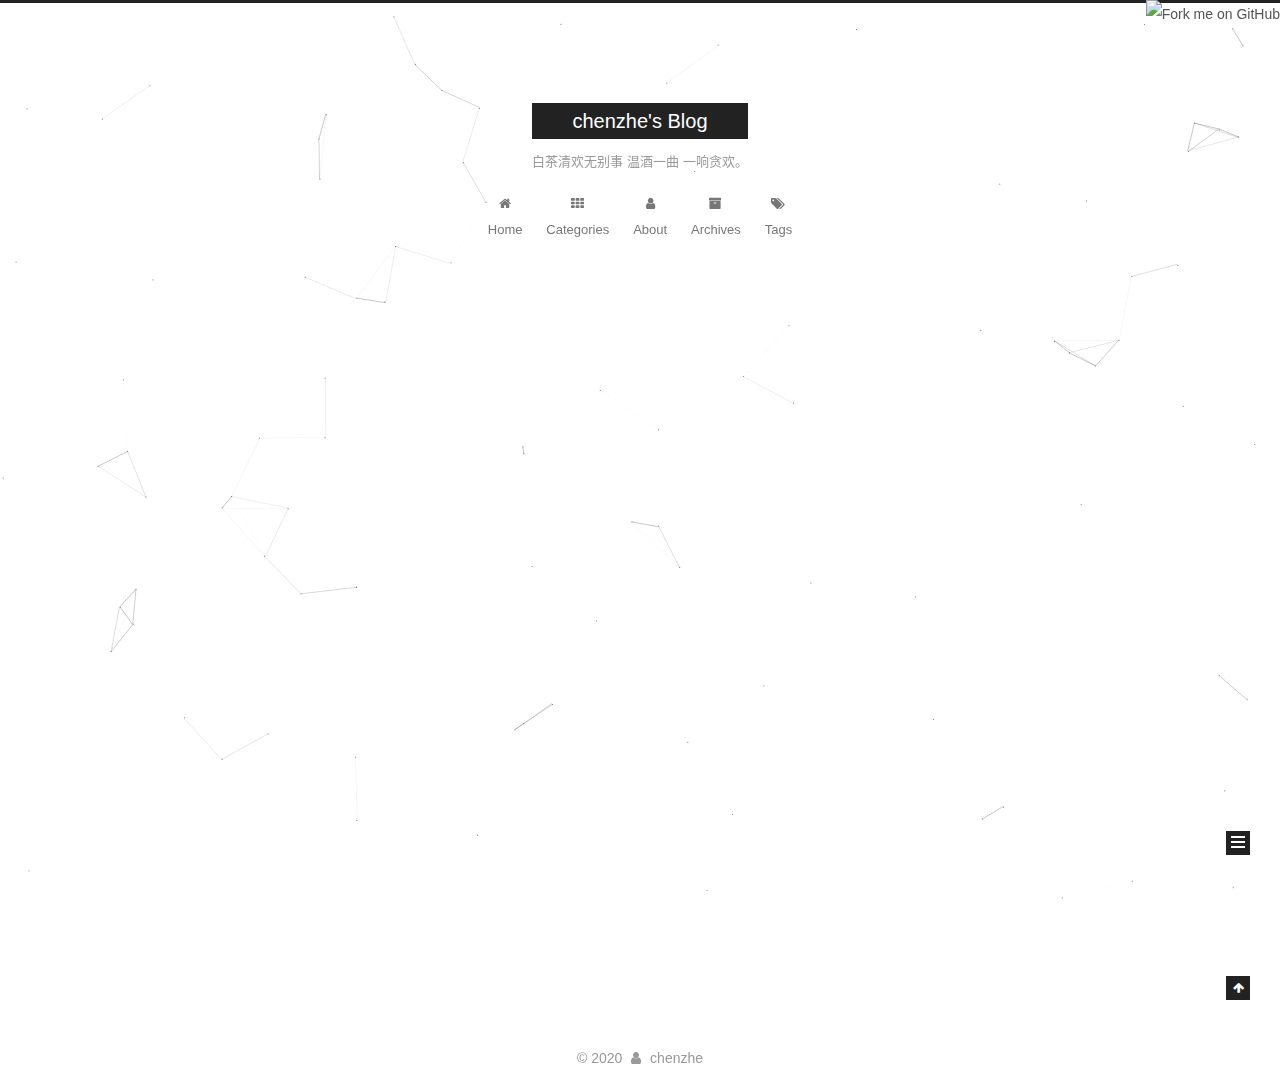
==== commit a728e8fe: "Site updated: 2020-03-22 19:58:50" ====
--- a/index.html
+++ b/index.html
@@ -73,6 +73,8 @@
 
 
 
+
+  <link rel="alternate" href="/atom.xml" title="chenzhe's Blog" type="application/atom+xml" />
 
 
 
@@ -143,6 +145,7 @@
   <div class="container sidebar-position-left 
   page-home">
     <div class="headband"></div>
+	<a href="https://github.com/xiaoshu412" target="_blank" rel="noopener"><img style="position:absolute;top:0;right:0;border:0;" src="https://github.blog/wp-content/uploads/2008/12/forkme_right_darkblue_121621.png?resize=149%2C149" class="attachment-full size-full" alt="Fork me on GitHub" data-recalc-dims="1"></a>
 
     <header id="header" class="header" itemscope itemtype="http://schema.org/WPHeader">
       <div class="header-inner"><div class="site-brand-wrapper">
@@ -264,7 +267,7 @@
     <span hidden itemprop="author" itemscope itemtype="http://schema.org/Person">
       <meta itemprop="name" content="chenzhe">
       <meta itemprop="description" content="">
-      <meta itemprop="image" content="/images/avatar.gif">
+      <meta itemprop="image" content="/images/avatar.png">
     </span>
 
     <span hidden itemprop="publisher" itemscope itemtype="http://schema.org/Organization">
@@ -405,7 +408,7 @@
     <span hidden itemprop="author" itemscope itemtype="http://schema.org/Person">
       <meta itemprop="name" content="chenzhe">
       <meta itemprop="description" content="">
-      <meta itemprop="image" content="/images/avatar.gif">
+      <meta itemprop="image" content="/images/avatar.png">
     </span>
 
     <span hidden itemprop="publisher" itemscope itemtype="http://schema.org/Organization">
@@ -524,7 +527,7 @@
     <span hidden itemprop="author" itemscope itemtype="http://schema.org/Person">
       <meta itemprop="name" content="chenzhe">
       <meta itemprop="description" content="">
-      <meta itemprop="image" content="/images/avatar.gif">
+      <meta itemprop="image" content="/images/avatar.png">
     </span>
 
     <span hidden itemprop="publisher" itemscope itemtype="http://schema.org/Organization">
@@ -590,19 +593,7 @@
       
         
           
-            <p>Welcome to <a href="https://hexo.io/" target="_blank" rel="noopener">chenzhe’s Blog</a>! This is your very first post. Check <a href="https://hexo.io/docs/" target="_blank" rel="noopener">documentation</a> for more info. If you get any problems when using Hexo, you can find the answer in <a href="https://hexo.io/docs/troubleshooting.html" target="_blank" rel="noopener">troubleshooting</a> or you can ask me on <a href="https://github.com/hexojs/hexo/issues" target="_blank" rel="noopener">GitHub</a>.</p>
-<h2 id="Quick-Start"><a href="#Quick-Start" class="headerlink" title="Quick Start"></a>Quick Start</h2><h3 id="Create-a-new-post"><a href="#Create-a-new-post" class="headerlink" title="Create a new post"></a>Create a new post</h3><figure class="highlight bash"><table><tr><td class="gutter"><pre><span class="line">1</span><br></pre></td><td class="code"><pre><span class="line">$ hexo new <span class="string">"My New Post"</span></span><br></pre></td></tr></table></figure>
-
-<p>More info: <a href="https://hexo.io/docs/writing.html" target="_blank" rel="noopener">Writing</a></p>
-<h3 id="Run-server"><a href="#Run-server" class="headerlink" title="Run server"></a>Run server</h3><figure class="highlight bash"><table><tr><td class="gutter"><pre><span class="line">1</span><br></pre></td><td class="code"><pre><span class="line">$ hexo server</span><br></pre></td></tr></table></figure>
-
-<p>More info: <a href="https://hexo.io/docs/server.html" target="_blank" rel="noopener">Server</a></p>
-<h3 id="Generate-static-files"><a href="#Generate-static-files" class="headerlink" title="Generate static files"></a>Generate static files</h3><figure class="highlight bash"><table><tr><td class="gutter"><pre><span class="line">1</span><br></pre></td><td class="code"><pre><span class="line">$ hexo generate</span><br></pre></td></tr></table></figure>
-
-<p>More info: <a href="https://hexo.io/docs/generating.html" target="_blank" rel="noopener">Generating</a></p>
-<h3 id="Deploy-to-remote-sites"><a href="#Deploy-to-remote-sites" class="headerlink" title="Deploy to remote sites"></a>Deploy to remote sites</h3><figure class="highlight bash"><table><tr><td class="gutter"><pre><span class="line">1</span><br></pre></td><td class="code"><pre><span class="line">$ hexo deploy</span><br></pre></td></tr></table></figure>
-
-<p>More info: <a href="https://hexo.io/docs/one-command-deployment.html" target="_blank" rel="noopener">Deployment</a></p>
+            <p>Welcome to <a href="https://hexo.io/" target="_blank" rel="noopener">chenzhe’s Blog</a>! </p>
 
           
         
@@ -673,6 +664,10 @@
         <div class="site-overview">
           <div class="site-author motion-element" itemprop="author" itemscope itemtype="http://schema.org/Person">
             
+              <img class="site-author-image" itemprop="image"
+                src="/images/avatar.png"
+                alt="chenzhe" />
+            
               <p class="site-author-name" itemprop="name">chenzhe</p>
               <p class="site-description motion-element" itemprop="description"></p>
           </div>
@@ -714,6 +709,13 @@
 
           </nav>
 
+          
+            <div class="feed-link motion-element">
+              <a href="/atom.xml" rel="alternate">
+                <i class="fa fa-rss"></i>
+                RSS
+              </a>
+            </div>
           
 
           
@@ -753,15 +755,9 @@
 </div>
 
 
-  <div class="powered-by">Powered by <a class="theme-link" target="_blank" href="https://hexo.io">Hexo</a></div>
-
-
-
-  <span class="post-meta-divider">|</span>
-
-
-
-  <div class="theme-info">Theme &mdash; <a class="theme-link" target="_blank" href="https://github.com/iissnan/hexo-theme-next">NexT.Muse</a> v5.1.4</div>
+
+
+
 
 
 
@@ -808,6 +804,8 @@
   
 
 
+  
+
 
 
 
@@ -846,6 +844,11 @@
   
   
     <script type="text/javascript" src="/lib/fancybox/source/jquery.fancybox.pack.js?v=2.1.5"></script>
+  
+
+  
+  
+    <script type="text/javascript" src="/lib/canvas-nest/canvas-nest.min.js"></script>
   
 
 
--- a/css/main.css
+++ b/css/main.css
@@ -1754,6 +1754,118 @@
   font-size: 14px;
   color: #999;
 }
+.site-author-image {
+  display: block;
+  margin: 0 auto;
+  padding: 2px;
+  max-width: 96px;
+  height: auto;
+  border: 2px solid #333;
+/* ͷ��Բ�� */
+  border-radius: 80px;
+  -webkit-border-radius: 80px;
+  -moz-border-radius: 80px;
+  box-shadow: inset 0 -1px 0 #333 sf;
+/* ����ѭ������ [animation: (play)�������� (2s)��������ʱ����λ���΢�� (ase-out)�������ŵ��ٶ�����Ϊ�Ե��ٽ��� 
+    (1s)�ȴ�1��Ȼ��ʼ���� (1)�������Ŵ���(infiniteΪѭ������) ]*/
+/* ��꾭��ͷ����ת360�� */
+  -webkit-transition: -webkit-transform 1s ease-out;
+  -moz-transition: -moz-transform 1s ease-out;
+  transition: transform 1s ease-out;
+}
+img:hover {
+/* ��꾭��ֹͣͷ����ת 
+  -webkit-animation-play-state:paused;
+  animation-play-state:paused;*/
+/* ��꾭��ͷ����ת360�� */
+  -webkit-transform: rotateZ(360deg);
+  -moz-transform: rotateZ(360deg);
+  -webkit-transform: rotateZ(360deg);
+  -moz-transform: rotateZ(360deg);
+  -ms-transform: rotateZ(360deg);
+  -o-transform: rotateZ(360deg);
+  transform: rotateZ(360deg);
+}
+@-webkit-keyframes play {
+  0% {
+    -webkit-transform: rotateZ(0deg);
+  }
+  100% {
+    -webkit-transform: rotateZ(-360deg);
+  }
+}
+@-moz-keyframes play {
+  0% {
+    -moz-transform: rotateZ(0deg);
+  }
+  100% {
+    -moz-transform: rotateZ(-360deg);
+  }
+}
+@-moz-keyframes play {
+  0% {
+    -webkit-transform: rotateZ(0deg);
+    -moz-transform: rotateZ(0deg);
+    -ms-transform: rotateZ(0deg);
+    -o-transform: rotateZ(0deg);
+    transform: rotateZ(0deg);
+  }
+  100% {
+    -webkit-transform: rotateZ(-360deg);
+    -moz-transform: rotateZ(-360deg);
+    -ms-transform: rotateZ(-360deg);
+    -o-transform: rotateZ(-360deg);
+    transform: rotateZ(-360deg);
+  }
+}
+@-webkit-keyframes play {
+  0% {
+    -webkit-transform: rotateZ(0deg);
+    -moz-transform: rotateZ(0deg);
+    -ms-transform: rotateZ(0deg);
+    -o-transform: rotateZ(0deg);
+    transform: rotateZ(0deg);
+  }
+  100% {
+    -webkit-transform: rotateZ(-360deg);
+    -moz-transform: rotateZ(-360deg);
+    -ms-transform: rotateZ(-360deg);
+    -o-transform: rotateZ(-360deg);
+    transform: rotateZ(-360deg);
+  }
+}
+@-o-keyframes play {
+  0% {
+    -webkit-transform: rotateZ(0deg);
+    -moz-transform: rotateZ(0deg);
+    -ms-transform: rotateZ(0deg);
+    -o-transform: rotateZ(0deg);
+    transform: rotateZ(0deg);
+  }
+  100% {
+    -webkit-transform: rotateZ(-360deg);
+    -moz-transform: rotateZ(-360deg);
+    -ms-transform: rotateZ(-360deg);
+    -o-transform: rotateZ(-360deg);
+    transform: rotateZ(-360deg);
+  }
+}
+@keyframes play {
+  0% {
+    -webkit-transform: rotateZ(0deg);
+    -moz-transform: rotateZ(0deg);
+    -ms-transform: rotateZ(0deg);
+    -o-transform: rotateZ(0deg);
+    transform: rotateZ(0deg);
+  }
+  100% {
+    -webkit-transform: rotateZ(-360deg);
+    -moz-transform: rotateZ(-360deg);
+    -ms-transform: rotateZ(-360deg);
+    -o-transform: rotateZ(-360deg);
+    transform: rotateZ(-360deg);
+  }
+}
 .site-state {
   overflow: hidden;
   line-height: 1.4;
@@ -1822,7 +1934,7 @@
   width: 4px;
   height: 4px;
   border-radius: 50%;
-  background: #a40155;
+  background: #703275;
 }
 .links-of-blogroll {
   font-size: 13px;
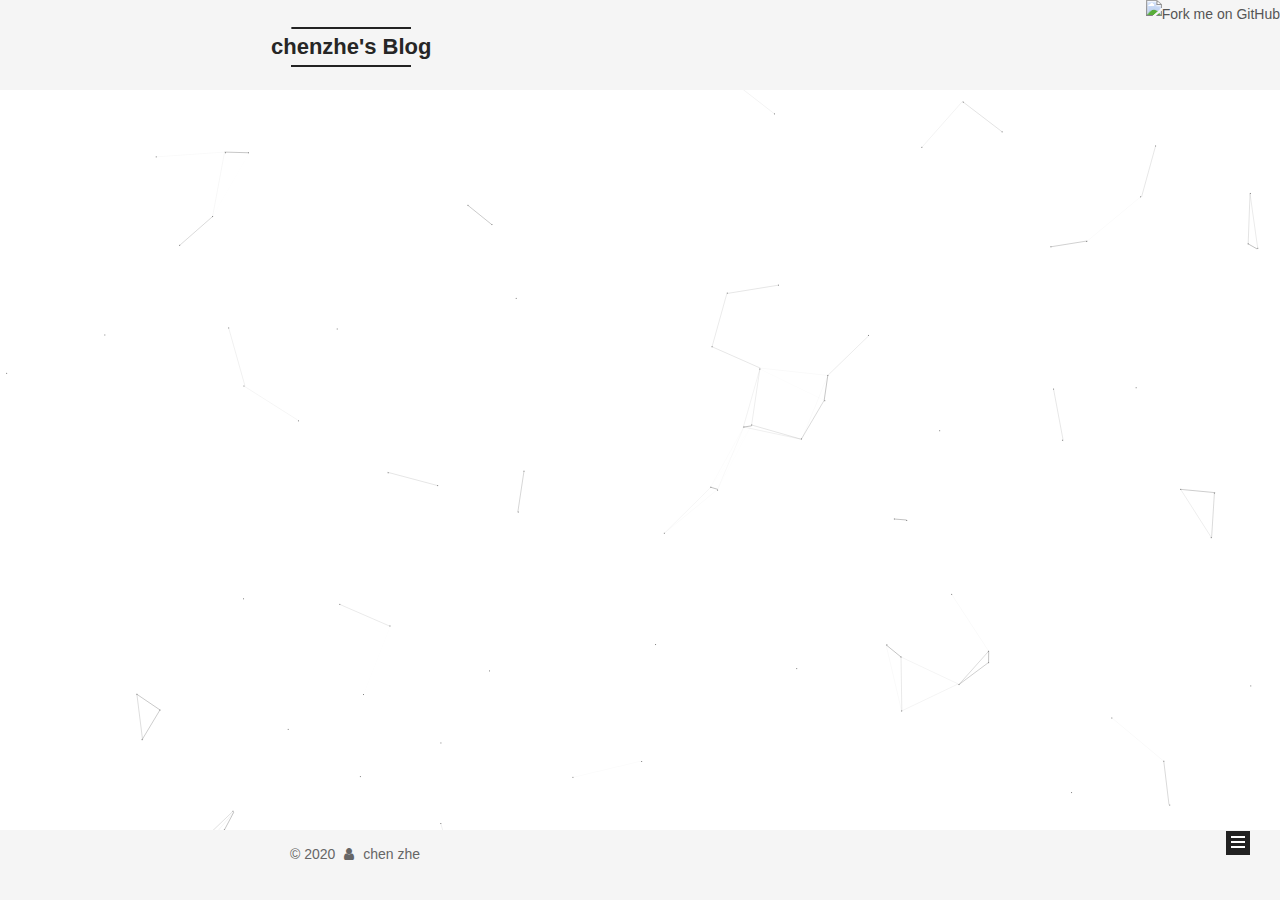
==== commit 6a0d2e72: "Site updated: 2020-03-23 12:21:04" ====
--- a/index.html
+++ b/index.html
@@ -5,7 +5,7 @@
   
 
 
-<html class="theme-next muse use-motion" lang="zh-CN">
+<html class="theme-next mist use-motion" lang="zh-CN">
 <head>
   <meta charset="UTF-8"/>
 <meta http-equiv="X-UA-Compatible" content="IE=edge" />
@@ -86,7 +86,7 @@
 <meta property="og:url" content="http://yoursite.com/index.html">
 <meta property="og:site_name" content="chenzhe&#39;s Blog">
 <meta property="og:locale" content="zh_CN">
-<meta property="article:author" content="chenzhe">
+<meta property="article:author" content="chen zhe">
 <meta name="twitter:card" content="summary">
 
 
@@ -95,7 +95,7 @@
   var NexT = window.NexT || {};
   var CONFIG = {
     root: '/',
-    scheme: 'Muse',
+    scheme: 'Mist',
     version: '5.1.4',
     sidebar: {"position":"left","display":"post","offset":12,"b2t":false,"scrollpercent":false,"onmobile":false},
     fancybox: true,
@@ -160,7 +160,7 @@
       </a>
     </div>
       
-        <p class="site-subtitle">白茶清欢无别事 温酒一曲 一响贪欢。</p>
+        <p class="site-subtitle">只是春光如此</p>
       
   </div>
 
@@ -181,7 +181,7 @@
       
         
         <li class="menu-item menu-item-home">
-          <a href="/%20" rel="section">
+          <a href="/" rel="section">
             
               <i class="menu-item-icon fa fa-fw fa-home"></i> <br />
             
@@ -190,8 +190,28 @@
         </li>
       
         
+        <li class="menu-item menu-item-about">
+          <a href="/about/" rel="section">
+            
+              <i class="menu-item-icon fa fa-fw fa-user"></i> <br />
+            
+            About
+          </a>
+        </li>
+      
+        
+        <li class="menu-item menu-item-tags">
+          <a href="/tags/" rel="section">
+            
+              <i class="menu-item-icon fa fa-fw fa-tags"></i> <br />
+            
+            Tags
+          </a>
+        </li>
+      
+        
         <li class="menu-item menu-item-categories">
-          <a href="/categories%20" rel="section">
+          <a href="/categories/" rel="section">
             
               <i class="menu-item-icon fa fa-fw fa-th"></i> <br />
             
@@ -200,32 +220,12 @@
         </li>
       
         
-        <li class="menu-item menu-item-about">
-          <a href="/about%20" rel="section">
-            
-              <i class="menu-item-icon fa fa-fw fa-user"></i> <br />
-            
-            About
-          </a>
-        </li>
-      
-        
         <li class="menu-item menu-item-archives">
-          <a href="/archives/%20" rel="section">
+          <a href="/archives/" rel="section">
             
               <i class="menu-item-icon fa fa-fw fa-archive"></i> <br />
             
             Archives
-          </a>
-        </li>
-      
-        
-        <li class="menu-item menu-item-tags">
-          <a href="/tags%20" rel="section">
-            
-              <i class="menu-item-icon fa fa-fw fa-tags"></i> <br />
-            
-            Tags
           </a>
         </li>
       
@@ -265,7 +265,7 @@
     <link itemprop="mainEntityOfPage" href="http://yoursite.com/2020/03/22/3-22%E6%98%A5%E6%97%A5/">
 
     <span hidden itemprop="author" itemscope itemtype="http://schema.org/Person">
-      <meta itemprop="name" content="chenzhe">
+      <meta itemprop="name" content="chen zhe">
       <meta itemprop="description" content="">
       <meta itemprop="image" content="/images/avatar.png">
     </span>
@@ -406,7 +406,7 @@
     <link itemprop="mainEntityOfPage" href="http://yoursite.com/2020/03/21/article-title/">
 
     <span hidden itemprop="author" itemscope itemtype="http://schema.org/Person">
-      <meta itemprop="name" content="chenzhe">
+      <meta itemprop="name" content="chen zhe">
       <meta itemprop="description" content="">
       <meta itemprop="image" content="/images/avatar.png">
     </span>
@@ -525,7 +525,7 @@
     <link itemprop="mainEntityOfPage" href="http://yoursite.com/2020/03/21/hello-world/">
 
     <span hidden itemprop="author" itemscope itemtype="http://schema.org/Person">
-      <meta itemprop="name" content="chenzhe">
+      <meta itemprop="name" content="chen zhe">
       <meta itemprop="description" content="">
       <meta itemprop="image" content="/images/avatar.png">
     </span>
@@ -593,7 +593,7 @@
       
         
           
-            <p>Welcome to <a href="https://hexo.io/" target="_blank" rel="noopener">chenzhe’s Blog</a>! </p>
+            <p>Welcome to <a href="https://xiaoshu412.github.io/" target="_blank" rel="noopener">chenzhe’s Blog</a>! </p>
 
           
         
@@ -666,9 +666,9 @@
             
               <img class="site-author-image" itemprop="image"
                 src="/images/avatar.png"
-                alt="chenzhe" />
-            
-              <p class="site-author-name" itemprop="name">chenzhe</p>
+                alt="chen zhe" />
+            
+              <p class="site-author-name" itemprop="name">chen zhe</p>
               <p class="site-description motion-element" itemprop="description"></p>
           </div>
 
@@ -677,7 +677,7 @@
             
               <div class="site-state-item site-state-posts">
               
-                <a href="/archives/%20%7C%7C%20archive">
+                <a href="/archives/%7C%7C%20archive">
               
                   <span class="site-state-item-count">3</span>
                   <span class="site-state-item-name">posts</span>
@@ -689,10 +689,10 @@
               
               
               <div class="site-state-item site-state-categories">
-                
+                <a href="/categories/index.html">
                   <span class="site-state-item-count">1</span>
                   <span class="site-state-item-name">categories</span>
-                
+                </a>
               </div>
             
 
@@ -700,10 +700,10 @@
               
               
               <div class="site-state-item site-state-tags">
-                
+                <a href="/tags/index.html">
                   <span class="site-state-item-count">1</span>
                   <span class="site-state-item-name">tags</span>
-                
+                </a>
               </div>
             
 
@@ -749,7 +749,7 @@
   <span class="with-love">
     <i class="fa fa-user"></i>
   </span>
-  <span class="author" itemprop="copyrightHolder">chenzhe</span>
+  <span class="author" itemprop="copyrightHolder">chen zhe</span>
 
   
 </div>
--- a/css/main.css
+++ b/css/main.css
@@ -226,51 +226,51 @@
   margin: 20px 0 15px;
 }
 h1 {
+  font-size: 24px;
+}
+@media (max-width: 767px) {
+  h1 {
+    font-size: 20px;
+  }
+}
+h2 {
   font-size: 22px;
 }
 @media (max-width: 767px) {
-  h1 {
+  h2 {
     font-size: 18px;
   }
 }
-h2 {
+h3 {
   font-size: 20px;
 }
 @media (max-width: 767px) {
-  h2 {
+  h3 {
     font-size: 16px;
   }
 }
-h3 {
+h4 {
   font-size: 18px;
 }
 @media (max-width: 767px) {
-  h3 {
+  h4 {
     font-size: 14px;
   }
 }
-h4 {
+h5 {
   font-size: 16px;
 }
 @media (max-width: 767px) {
-  h4 {
+  h5 {
     font-size: 12px;
   }
 }
-h5 {
+h6 {
   font-size: 14px;
 }
 @media (max-width: 767px) {
-  h5 {
+  h6 {
     font-size: 10px;
-  }
-}
-h6 {
-  font-size: 12px;
-}
-@media (max-width: 767px) {
-  h6 {
-    font-size: 8px;
   }
 }
 p {
@@ -940,8 +940,8 @@
   display: inline-block;
   padding: 0 20px;
   font-size: 14px;
-  color: #fff;
-  background: #222;
+  color: #555;
+  background: transparent;
   border: 2px solid #222;
   text-decoration: none;
   border-radius: 0;
@@ -1101,7 +1101,7 @@
 }
 .site-meta {
   margin: 0;
-  text-align: center;
+  text-align: left;
 }
 @media (max-width: 767px) {
   .site-meta {
@@ -1112,12 +1112,12 @@
   position: relative;
   display: inline-block;
   padding: 0 40px;
-  color: #fff;
+  color: #222;
   background: #222;
   border-bottom: none;
 }
 .brand:hover {
-  color: #fff;
+  color: #222;
 }
 .logo {
   display: inline-block;
@@ -1348,7 +1348,7 @@
 .posts-collapse {
   position: relative;
   z-index: 1010;
-  margin-left: 55px;
+  margin-left: 0;
 }
 .posts-collapse::after {
   content: " ";
@@ -1934,7 +1934,7 @@
   width: 4px;
   height: 4px;
   border-radius: 50%;
-  background: #703275;
+  background: #0eff16;
 }
 .links-of-blogroll {
   font-size: 13px;
@@ -2697,78 +2697,322 @@
 .page-post-detail .comments {
   overflow: hidden;
 }
-@media (max-width: 767px) {
-  .header-inner,
-  .container .main-inner,
+h1,
+h2,
+h3,
+h4,
+h5,
+h6 {
+  margin: 20px 0 10px;
+}
+p {
+  margin: 0 0 25px 0;
+}
+a {
+  border-bottom-color: #ccc;
+}
+hr {
+  margin: 20px 0;
+  height: 2px;
+}
+.main-inner {
+  margin-top: 80px;
+}
+.header {
+  background: #f5f5f5;
+}
+.header-inner {
+  padding: 25px 0 20px;
+}
+.header-inner:before,
+.header-inner:after {
+  content: " ";
+  display: table;
+}
+.header-inner:after {
+  clear: both;
+}
+@media (max-width: 767px) {
+  .header-inner {
+    width: auto;
+    margin-bottom: 50px;
+    padding: 10px;
+  }
+}
+.site-meta {
+  float: left;
+  margin-left: -20px;
+  line-height: normal;
+}
+@media (max-width: 767px) {
+  .site-meta {
+    margin-left: 10px;
+  }
+}
+.site-meta .brand {
+  padding: 2px 1px;
+  background: none;
+}
+@media (max-width: 767px) {
+  .site-meta .brand {
+    display: block;
+  }
+}
+.site-meta .logo {
+  display: none;
+}
+.site-meta .site-title {
+  font-size: 22px;
+  font-weight: bolder;
+}
+@media (max-width: 767px) {
+  .site-meta .site-title {
+    line-height: 34px;
+  }
+}
+.logo-line-before,
+.logo-line-after {
+  display: block;
+  overflow: hidden;
+  margin: 0 auto;
+  width: 75%;
+}
+@media (max-width: 767px) {
+  .logo-line-before,
+  .logo-line-after {
+    display: none;
+  }
+}
+.logo-line-before i,
+.logo-line-after i {
+  position: relative;
+  display: block;
+  height: 2px;
+  background: #222;
+}
+@media (max-width: 767px) {
+  .logo-line-before i,
+  .logo-line-after i {
+    height: 3px;
+  }
+}
+.use-motion .logo-line-before i {
+  left: -100%;
+}
+.use-motion .logo-line-after i {
+  right: -100%;
+}
+.site-subtitle {
+  display: none;
+}
+.site-nav-toggle {
+  position: static;
+  float: right;
+}
+.menu {
+  float: right;
+  margin: 8px 0 0 0;
+}
+@media (max-width: 767px) {
+  .menu {
+    margin: 20px 0 0 0;
+    padding: 0;
+  }
+}
+.menu br {
+  display: none;
+}
+.menu .menu-item {
+  margin: 0;
+}
+@media (max-width: 767px) {
+  .menu .menu-item {
+    display: block;
+  }
+}
+.menu .menu-item a {
+  padding: 0 10px;
+  background: none;
+  border: none;
+  border-radius: 2px;
+  transition-property: background;
+}
+@media (max-width: 767px) {
+  .menu .menu-item a {
+    text-align: left;
+  }
+}
+.menu .menu-item a:hover {
+  background: #e1e1e1;
+}
+.menu a::before {
+  display: none;
+}
+@media (max-width: 767px) {
+  .menu a::before {
+    display: block;
+  }
+}
+@media (max-width: 767px) {
+  .menu {
+    float: none;
+  }
+}
+.site-search form {
+  display: none;
+}
+.posts-expand {
+  padding-top: 0;
+}
+.posts-expand .post-title,
+.posts-expand .post-meta {
+  text-align: left;
+}
+@media (max-width: 767px) {
+  .posts-expand .post-title,
+  .posts-expand .post-meta {
+    text-align: center;
+  }
+}
+.posts-expand .post-eof {
+  display: none;
+}
+.posts-expand .post {
+  margin-top: 120px;
+}
+.posts-expand .post:first-child {
+  margin-top: 0;
+}
+.posts-expand .post-meta {
+  margin-top: 5px;
+  margin-bottom: 20px;
+}
+.posts-expand .post-title {
+  position: relative;
+  font-size: 26px;
+  font-weight: 400;
+}
+@media (max-width: 767px) {
+  .posts-expand .post-title {
+    font-size: 22px;
+  }
+}
+@media (min-width: 1600px) {
+  .posts-expand .post-title {
+    font-size: 26px;
+  }
+}
+.posts-expand .post-title:hover:before {
+  background: #222;
+}
+@media (max-width: 767px) {
+  .posts-expand .post-body {
+    font-size: 12px;
+  }
+}
+.posts-expand .post-body img {
+  margin: 0;
+}
+.posts-expand .post-tags {
+  text-align: left;
+}
+.posts-expand .post-tags a {
+  padding: 1px 5px;
+  background: #f5f5f5;
+  border-bottom: none;
+}
+.posts-expand .post-tags a:hover {
+  background: #ccc;
+}
+.posts-expand .post-nav {
+  margin-top: 40px;
+}
+.post-button {
+  margin-top: 20px;
+  text-align: left;
+}
+.post-button a {
+  padding: 0;
+  font-size: 14px;
+  background: none;
+  border: none;
+  border-bottom: 2px solid #666;
+  transition-property: border;
+}
+@media (max-width: 767px) {
+  .post-button a {
+    font-size: 12px;
+  }
+}
+@media (min-width: 1600px) {
+  .post-button a {
+    font-size: 16px;
+  }
+}
+.post-button a:hover {
+  border-bottom-color: #222;
+}
+.links-of-blogroll-inline .links-of-blogroll-item {
+  display: inline-block;
+}
+.btn {
+  padding: 0 10px;
+  border-width: 2px;
+  border-radius: 0;
+}
+.headband {
+  display: none;
+}
+.site-search {
+  position: relative;
+  float: right;
+  margin-top: 5px;
+  padding-top: 3px;
+}
+@media (max-width: 767px) {
+  .site-search {
+    float: none;
+    padding: 0 10px;
+  }
+}
+@media (max-width: 767px) {
+  .container .main-inner {
+    width: auto;
+  }
+}
+.page-post-detail .post-title,
+.page-post-detail .post-meta {
+  text-align: center;
+}
+.page-post-detail .post-title:before {
+  display: none;
+}
+.page-post-detail .post-meta {
+  margin-bottom: 60px;
+}
+.pagination {
+  margin: 120px 0 0;
+  text-align: left;
+}
+@media (max-width: 767px) {
+  .pagination {
+    margin: 80px 10px 0;
+    text-align: center;
+  }
+}
+.footer {
+  margin-top: 80px;
+  padding: 10px 0;
+  background: #f5f5f5;
+  color: #666;
+}
+.footer-inner {
+  margin: 0 auto;
+  text-align: left;
+}
+@media (max-width: 767px) {
   .footer-inner {
     width: auto;
-  }
-}
-embed {
-  display: block;
-  margin: 0px auto 25px auto;
-}
-.custom-logo .site-meta-headline {
-  text-align: center;
-}
-.custom-logo .brand {
-  background: none;
-}
-.custom-logo .site-title {
-  margin: 10px auto 0;
-  font-size: 24px;
-  color: #222;
-}
-.custom-logo .site-title a {
-  border: none;
-}
-.custom-logo-image {
-  margin: 0 auto;
-  padding: 5px;
-  max-width: 150px;
-  background: #fff;
-}
-@media (max-width: 767px) {
-  .site-nav {
-    position: absolute;
-    left: 0;
-    top: 52px;
-    margin: 0;
-    width: 100%;
-    padding: 0;
-    background: #fff;
-    border-bottom: 1px solid #ddd;
-    z-index: 1030;
-  }
-}
-@media (max-width: 767px) {
-  .menu {
-    text-align: left;
-  }
-}
-@media (max-width: 767px) {
-  .menu .menu-item {
-    display: block;
-    margin: 0 10px;
-    vertical-align: top;
-  }
-}
-@media (max-width: 767px) {
-  .menu .menu-item br {
-    display: none;
-  }
-}
-@media (max-width: 767px) {
-  .menu .menu-item a {
-    padding: 5px 10px;
-  }
-}
-.menu .menu-item .fa {
-  margin-right: 0;
-}
-.site-search form {
-  display: none;
-}
-.links-of-blogroll-inline .links-of-blogroll-item {
-  display: inline-block;
-}
+    text-align: center;
+  }
+}
